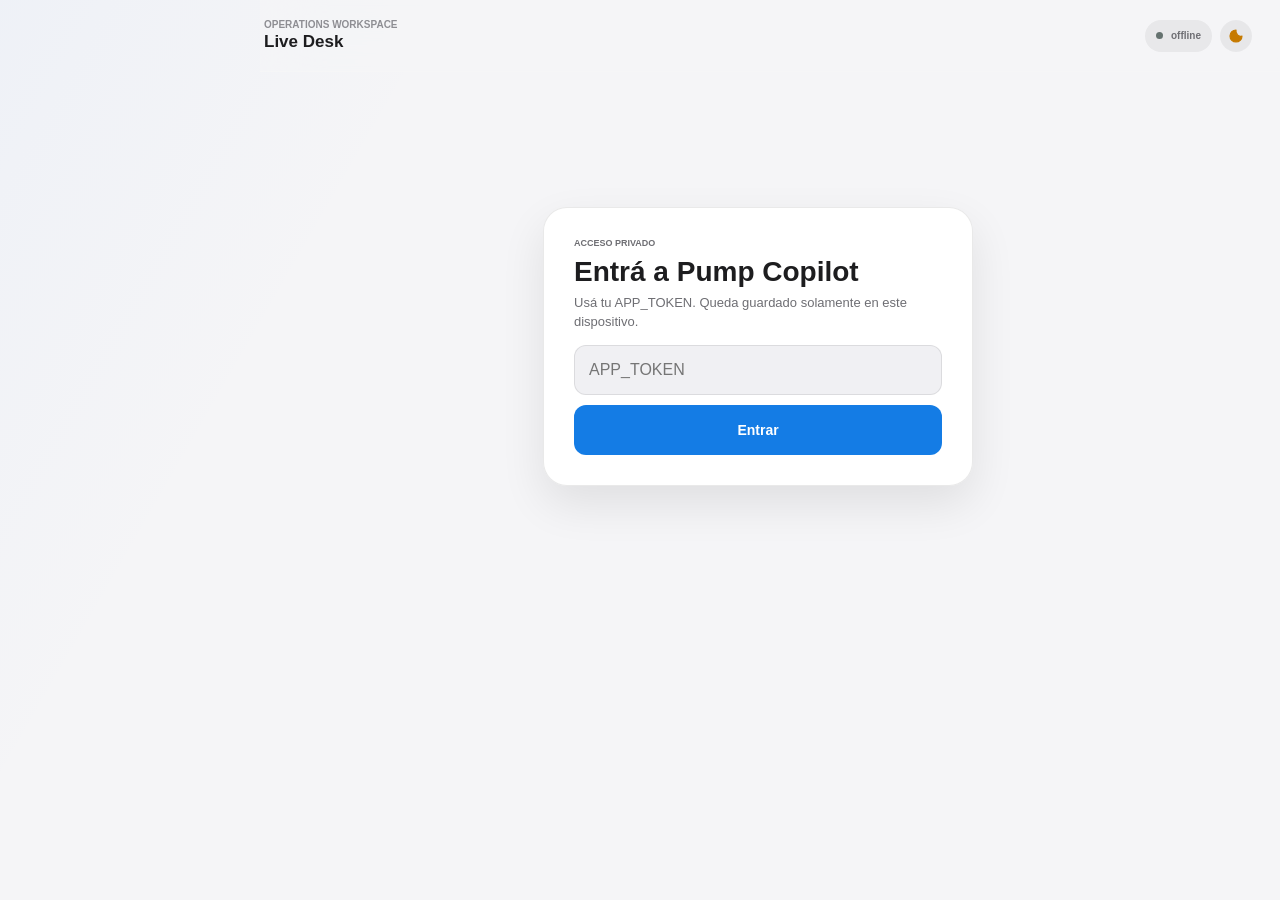
==== static/index.html @ f82cc7bb "Estimate checkpoint dataset readiness" ====
<!doctype html>
<html lang="es">
<head>
  <meta charset="utf-8">
  <meta name="viewport" content="width=device-width,initial-scale=1,maximum-scale=1,user-scalable=no,viewport-fit=cover">
  <meta name="apple-mobile-web-app-capable" content="yes">
  <meta name="apple-mobile-web-app-status-bar-style" content="black-translucent">
  <meta name="theme-color" content="#0b0b0d">
  <link rel="icon" href="data:,">
  <link rel="manifest" href="/static/manifest.webmanifest">
  <script>
    document.documentElement.dataset.theme=localStorage.getItem("pump_theme")
      ||(matchMedia("(prefers-color-scheme: light)").matches?"light":"dark");
  </script>
  <title>Pump Copilot</title>

  <style>
    :root{
      font-family:-apple-system,BlinkMacSystemFont,"SF Pro Display",Inter,system-ui,sans-serif;
      --bg:#07100f;
      --surface:#0d1716;
      --surface-2:#101d1b;
      --surface-3:#13221f;
      --border:rgba(255,255,255,.075);
      --text:#f4f8f7;
      --muted:#8ea09c;
      --muted-2:#667773;
      --green:#61e9ae;
      --green-2:#35c88c;
      --red:#ff7485;
      --amber:#f7c95f;
      --blue:#7aa6ff;
      --shadow:0 22px 80px rgba(0,0,0,.32);
      --radius:22px;
    }

    *{box-sizing:border-box;-webkit-tap-highlight-color:transparent}
    [hidden]{display:none!important}
    html{background:var(--bg)}
    body{
      margin:0;
      color:var(--text);
      background:
        radial-gradient(circle at 50% -10%,rgba(97,233,174,.10),transparent 30%),
        radial-gradient(circle at 110% 10%,rgba(122,166,255,.07),transparent 24%),
        var(--bg);
      min-height:100vh;
    }

    .app-shell{
      width:min(100%,760px);
      min-height:100vh;
      margin:0 auto;
      padding:
        calc(10px + env(safe-area-inset-top))
        14px
        calc(112px + env(safe-area-inset-bottom));
    }

    header{
      position:sticky;
      top:0;
      z-index:20;
      margin:0 -2px;
      padding:10px 2px 16px;
      display:flex;
      align-items:center;
      justify-content:space-between;
      gap:12px;
      background:linear-gradient(to bottom,rgba(7,16,15,.985) 62%,rgba(7,16,15,0));
      backdrop-filter:blur(20px);
    }

    .brand{display:flex;align-items:center;gap:11px;min-width:0}
    .logo{
      width:38px;height:38px;border-radius:13px;
      display:grid;place-items:center;
      background:linear-gradient(145deg,rgba(97,233,174,.18),rgba(122,166,255,.12));
      border:1px solid rgba(255,255,255,.09);
      box-shadow:inset 0 1px rgba(255,255,255,.07);
      font-weight:950;font-size:11px;letter-spacing:-.04em;
    }
    .brand-copy{min-width:0}
    .eyebrow{
      color:var(--muted);font-size:9px;font-weight:800;
      letter-spacing:.13em;text-transform:uppercase;line-height:1.2
    }
    h1{margin:2px 0 0;font-size:20px;line-height:1.05;letter-spacing:-.04em}
    .status{
      display:inline-flex;align-items:center;gap:7px;
      min-height:31px;padding:7px 10px;border-radius:999px;
      border:1px solid var(--border);
      background:rgba(255,255,255,.04);
      color:#c8d4d1;font-size:10px;font-weight:800;
      text-transform:uppercase;letter-spacing:.04em;white-space:nowrap;
    }
    .dot{width:7px;height:7px;border-radius:50%;background:#65726f}
    .status.online .dot{
      background:var(--green);
      box-shadow:0 0 0 4px rgba(97,233,174,.08),0 0 14px rgba(97,233,174,.36);
    }
    .status.warning .dot{
      background:var(--amber);
      box-shadow:0 0 0 4px rgba(247,201,95,.08);
    }

    .page{display:none;animation:fadeIn .18s ease-out}
    .page.active{display:block}
    @keyframes fadeIn{from{opacity:0;transform:translateY(4px)}to{opacity:1;transform:none}}

    .page-heading{margin:8px 1px 16px}
    .page-heading h2{margin:0;font-size:27px;line-height:1.05;letter-spacing:-.045em}
    .page-heading p{margin:7px 0 0;color:var(--muted);font-size:12px;line-height:1.45}

    .card{
      border:1px solid var(--border);
      background:linear-gradient(180deg,rgba(16,29,27,.98),rgba(12,23,21,.98));
      border-radius:var(--radius);
      box-shadow:var(--shadow);
    }

    .hero{
      position:relative;overflow:hidden;padding:18px;
      background:
        radial-gradient(circle at 90% 0%,rgba(97,233,174,.13),transparent 30%),
        linear-gradient(145deg,rgba(17,34,31,.99),rgba(11,22,20,.99));
    }
    .hero::after{
      content:"";position:absolute;inset:auto -80px -100px auto;
      width:220px;height:220px;border-radius:50%;
      background:radial-gradient(circle,rgba(122,166,255,.08),transparent 66%);
      pointer-events:none;
    }
    .between{display:flex;align-items:center;justify-content:space-between;gap:12px}
    .hero-label{font-size:10px;color:var(--muted);font-weight:800;letter-spacing:.11em;text-transform:uppercase}
    .hero-pnl{font-size:38px;line-height:1;font-weight:950;letter-spacing:-.055em;margin-top:8px}
    .hero-sub{margin-top:8px;color:var(--muted);font-size:12px}
    .mode{
      padding:7px 9px;border-radius:999px;
      background:rgba(97,233,174,.07);
      border:1px solid rgba(97,233,174,.13);
      color:var(--green);font-size:9px;font-weight:900;letter-spacing:.08em;
    }

    .summary-grid{display:grid;grid-template-columns:repeat(3,1fr);gap:8px;margin-top:16px}
    .summary-cell{
      padding:11px;border-radius:15px;background:rgba(255,255,255,.035);
      border:1px solid rgba(255,255,255,.045);min-width:0
    }
    .summary-cell span{display:block;color:var(--muted);font-size:9px;font-weight:750;margin-bottom:6px}
    .summary-cell b{display:block;font-size:16px;line-height:1.1;letter-spacing:-.025em;white-space:nowrap;overflow:hidden;text-overflow:ellipsis}

    .section-head{
      display:flex;align-items:center;justify-content:space-between;
      gap:10px;margin:24px 2px 10px;
    }
    .section-head h3{margin:0;font-size:14px;letter-spacing:-.02em}
    .section-head span{color:var(--muted);font-size:10px}

    .position-card{padding:15px;margin:10px 0}
    .position-top{display:flex;justify-content:space-between;align-items:flex-start;gap:12px}
    .token-title{font-size:16px;font-weight:900;letter-spacing:-.025em}
    .token-sub{margin-top:3px;color:var(--muted);font-size:10px}
    .change{font-size:28px;line-height:1;font-weight:950;letter-spacing:-.045em;text-align:right}
    .status-row{display:flex;gap:6px;flex-wrap:wrap;margin-top:11px}
    .pill{
      display:inline-flex;align-items:center;justify-content:center;
      min-height:27px;padding:6px 9px;border-radius:999px;
      border:1px solid rgba(255,255,255,.055);
      background:rgba(255,255,255,.04);
      color:#c7d1ce;font-size:9px;font-weight:850;white-space:nowrap;
    }
    .pill.open,.pill.copy,.pill.profit{color:var(--green);background:rgba(97,233,174,.07);border-color:rgba(97,233,174,.14)}
    .pill.watch,.pill.hold{color:var(--amber);background:rgba(247,201,95,.07);border-color:rgba(247,201,95,.14)}
    .pill.closed,.pill.skip,.pill.sell{color:var(--red);background:rgba(255,116,133,.07);border-color:rgba(255,116,133,.14)}

    .pos-grid{display:grid;grid-template-columns:repeat(3,1fr);gap:7px;margin-top:13px}
    .mini{
      padding:10px;border-radius:14px;
      border:1px solid rgba(255,255,255,.045);
      background:rgba(255,255,255,.027);min-width:0
    }
    .mini span{display:block;color:var(--muted);font-size:9px;margin-bottom:5px}
    .mini b{display:block;font-size:14px;letter-spacing:-.025em;white-space:nowrap;overflow:hidden;text-overflow:ellipsis}

    .progress-meta{display:flex;justify-content:space-between;gap:10px;margin-top:13px;color:var(--muted);font-size:9px;font-weight:750}
    .progress{height:8px;border-radius:999px;background:rgba(255,255,255,.05);overflow:hidden;margin-top:7px}
    .progress > span{display:block;height:100%;border-radius:inherit;background:linear-gradient(90deg,var(--green-2),var(--green));transition:width .2s ease}
    .levels{display:grid;grid-template-columns:repeat(4,1fr);gap:6px;margin-top:10px}
    .level{padding:7px 4px;text-align:center;border-radius:10px;border:1px solid rgba(255,255,255,.04);background:rgba(255,255,255,.025);color:#7f908c;font-size:8px;font-weight:750}

    .signal-card{position:relative;padding:15px;margin:10px 0;overflow:hidden}
    .signal-card::before{
      content:"";position:absolute;left:0;top:14px;bottom:14px;width:3px;border-radius:999px;background:#667672
    }
    .signal-card.copy::before{background:var(--green)}
    .signal-card.watch::before{background:var(--amber)}
    .signal-card.skip::before{background:var(--red)}
    .signal-top{display:flex;justify-content:space-between;align-items:flex-start;gap:12px}
    .decision{font-size:18px;font-weight:950;letter-spacing:-.03em}
    .score{font-size:30px;line-height:.95;font-weight:950;letter-spacing:-.045em;text-align:right}
    .score small{display:block;margin-top:4px;color:var(--muted);font-size:8px;letter-spacing:.08em}
    .mint{font-family:ui-monospace,SFMono-Regular,Menlo,monospace;font-size:10px;color:#9cafaa;word-break:break-all}
    .signal-facts{
      display:grid;
      grid-template-columns:repeat(3,1fr);
      gap:0;
      margin-top:12px;
      padding:10px 0;
      border-top:1px solid var(--border);
      border-bottom:1px solid var(--border);
    }
    .signal-fact{min-width:0;padding:0 10px;border-right:1px solid var(--border)}
    .signal-fact:first-child{padding-left:0}
    .signal-fact:last-child{padding-right:0;border-right:0}
    .signal-fact span{display:block;margin-bottom:4px;color:var(--muted);font-size:8px;text-transform:uppercase}
    .signal-fact b{display:block;overflow:hidden;font-size:11px;text-overflow:ellipsis;white-space:nowrap}
    .reasons{display:grid;gap:6px;margin-top:11px}
    .reason{display:flex;gap:7px;color:#9caaa7;font-size:11px;line-height:1.35}
    .reason::before{content:"•";color:#5d706b}

    .activity-card,.trader-card{padding:14px;margin:9px 0}
    .activity-main{font-size:15px;font-weight:900;letter-spacing:-.02em}
    .activity-meta{margin-top:4px;color:var(--muted);font-size:9px}
    .wallet{margin-top:9px}

    .rank{
      width:29px;height:29px;border-radius:9px;display:grid;place-items:center;flex:0 0 auto;
      background:rgba(255,255,255,.045);border:1px solid rgba(255,255,255,.05);
      font-size:10px;font-weight:900;color:#bdc9c6
    }

    .positive{color:var(--green)}
    .negative{color:var(--red)}
    .warning{color:var(--amber)}
    .muted{color:var(--muted)}

    .empty{padding:30px 18px;text-align:center;color:var(--muted);font-size:12px;margin:10px 0;box-shadow:none}
    .empty-mark{width:40px;height:40px;border-radius:13px;display:grid;place-items:center;margin:0 auto 10px;border:1px solid var(--border);background:rgba(255,255,255,.03);color:#60716d}

    #login{margin-top:14vh;padding:20px}
    #login h2{font-size:23px;margin:7px 0 6px;letter-spacing:-.04em}
    #login p{margin:0;color:var(--muted);font-size:12px;line-height:1.45}
    input{
      width:100%;min-height:49px;margin:14px 0 10px;padding:0 14px;
      border-radius:14px;border:1px solid var(--border);outline:none;
      background:rgba(255,255,255,.04);color:#fff;font-size:14px;
    }
    input:focus{border-color:rgba(97,233,174,.34);box-shadow:0 0 0 3px rgba(97,233,174,.06)}
    button.primary{
      width:100%;min-height:49px;border:0;border-radius:14px;
      background:#eff6f3;color:#08110f;font-size:14px;font-weight:900;cursor:pointer
    }

    nav{
      position:fixed;z-index:30;left:50%;bottom:0;transform:translateX(-50%);
      width:min(100%,760px);display:grid;grid-template-columns:repeat(5,1fr);
      gap:2px;padding:8px 8px calc(8px + env(safe-area-inset-bottom));
      border-top:1px solid var(--border);background:rgba(7,15,14,.93);backdrop-filter:blur(22px);
    }
    nav button{
      position:relative;border:0;background:transparent;color:#677873;
      min-width:0;padding:6px 2px 5px;font-size:8px;font-weight:800;cursor:pointer
    }
    nav svg{display:block;width:20px;height:20px;margin:0 auto 4px;stroke:currentColor;fill:none;stroke-width:1.8;stroke-linecap:round;stroke-linejoin:round}
    nav button.active{color:#eff7f4}

    @media(max-width:430px){
      .app-shell{padding-left:12px;padding-right:12px}
      .hero-pnl{font-size:36px}
      .card{border-radius:20px}
      .summary-grid,.pos-grid{gap:6px}
      .summary-cell,.mini{padding:9px}
      .summary-cell b{font-size:15px}
      .mini b{font-size:13px}
    }
  
    /* ===== V4 · Native app feel ===== */
    html, body{
      width:100%;
      max-width:100%;
      overflow-x:hidden;
      overscroll-behavior:none;
      -webkit-text-size-adjust:100%;
    }

    body{
      position:relative;
      touch-action:pan-y;
    }

    button, .card, nav, header{
      -webkit-user-select:none;
      user-select:none;
    }

    button, nav button, .position-card, .signal-card{
      touch-action:manipulation;
    }

    img, svg{
      -webkit-user-drag:none;
    }

    .position-card{
      cursor:pointer;
      transition:transform .12s ease, border-color .12s ease;
    }

    .position-card:active{
      transform:scale(.992);
      border-color:rgba(97,233,174,.20);
    }

    /* ===== Token detail ===== */
    .detail-overlay{
      position:fixed;
      inset:0;
      z-index:80;
      display:none;
      background:var(--bg);
      overflow-y:auto;
      overscroll-behavior:contain;
      -webkit-overflow-scrolling:touch;
    }

    .detail-overlay.open{
      display:block;
      animation:detailIn .18s ease-out;
    }

    @keyframes detailIn{
      from{opacity:0;transform:translateY(10px)}
      to{opacity:1;transform:none}
    }

    .detail-shell{
      width:min(100%,760px);
      margin:0 auto;
      min-height:100vh;
      padding:
        calc(10px + env(safe-area-inset-top))
        14px
        calc(28px + env(safe-area-inset-bottom));
    }

    .detail-header{
      position:sticky;
      top:0;
      z-index:5;
      display:flex;
      align-items:center;
      justify-content:space-between;
      gap:12px;
      padding:8px 0 14px;
      background:linear-gradient(to bottom,rgba(7,16,15,.99) 70%,rgba(7,16,15,0));
      backdrop-filter:blur(20px);
    }

    .back-button{
      width:38px;
      height:38px;
      border-radius:12px;
      border:1px solid var(--border);
      background:rgba(255,255,255,.045);
      color:var(--text);
      display:grid;
      place-items:center;
      font-size:20px;
      cursor:pointer;
    }

    .detail-title{
      flex:1;
      min-width:0;
    }

    .detail-title b{
      display:block;
      font-size:15px;
      white-space:nowrap;
      overflow:hidden;
      text-overflow:ellipsis;
    }

    .detail-title span{
      display:block;
      color:var(--muted);
      font-size:9px;
      margin-top:2px;
    }

    .chart-card{
      margin-top:10px;
      padding:15px;
      overflow:hidden;
    }

    .chart-head{
      display:flex;
      align-items:flex-end;
      justify-content:space-between;
      gap:12px;
      margin-bottom:13px;
    }

    .chart-price{
      font-size:30px;
      line-height:1;
      font-weight:950;
      letter-spacing:-.045em;
    }

    .chart-wrap{
  width:100%;
  height:auto;
  aspect-ratio: 7 / 3;
  min-height:240px;
  margin:0 -4px;
  position:relative;
}

@media (max-width:600px){

  .chart-wrap{
    aspect-ratio: 1.65 / 1;
    min-height:260px;
  }

}

    .chart-wrap svg{
      width:100%;
      height:100%;
      overflow:visible;
    }

    .chart-timeframes{
  display:flex;
  align-items:center;
  gap:7px;
  margin-top:12px;
}

.chart-timeframes button{
  border:1px solid rgba(255,255,255,.08);
  background:rgba(255,255,255,.035);
  color:#93a49f;
  min-width:48px;
  height:34px;
  padding:0 12px;
  border-radius:17px;
  font-size:12px;
  font-weight:800;
  cursor:pointer;
}

.chart-timeframes button.active{
  background:rgba(97,233,174,.12);
  border-color:rgba(97,233,174,.28);
  color:#61e9ae;
}

    .chart-grid-line{
      stroke:rgba(255,255,255,.055);
      stroke-width:1;
    }

    .chart-line{
      fill:none;
      stroke:var(--green);
      stroke-width:2.5;
      stroke-linecap:round;
      stroke-linejoin:round;
      filter:drop-shadow(0 0 7px rgba(97,233,174,.20));
    }

    .chart-area{
      fill:url(#chartGradient);
    }

    .chart-empty{
      height:190px;
      display:grid;
      place-items:center;
      color:var(--muted);
      font-size:11px;
      text-align:center;
    }

    .insight-card{
      padding:16px;
      margin-top:10px;
      background:
        radial-gradient(circle at 100% 0%,rgba(97,233,174,.08),transparent 30%),
        linear-gradient(180deg,rgba(16,29,27,.98),rgba(12,23,21,.98));
    }

    .agent-row{
      display:flex;
      align-items:center;
      gap:10px;
    }

    .agent-icon{
      width:35px;
      height:35px;
      border-radius:12px;
      display:grid;
      place-items:center;
      background:rgba(97,233,174,.08);
      border:1px solid rgba(97,233,174,.13);
      color:var(--green);
      font-weight:950;
      font-size:11px;
      flex:0 0 auto;
    }

    .insight-action{
      font-size:22px;
      font-weight:950;
      letter-spacing:-.035em;
      margin-top:14px;
    }

    .confidence{
      margin-top:5px;
      color:var(--muted);
      font-size:10px;
    }

    .insight-copy{
      margin-top:12px;
      color:#c0cdca;
      font-size:12px;
      line-height:1.55;
    }

    .plain-reasons{
      display:grid;
      gap:8px;
      margin-top:13px;
    }

    .plain-reason{
      display:flex;
      gap:8px;
      color:#9fb0ac;
      font-size:11px;
      line-height:1.4;
    }

    .plain-reason::before{
      content:"";
      width:5px;
      height:5px;
      margin-top:5px;
      flex:0 0 auto;
      border-radius:50%;
      background:var(--green);
    }

    .market-read{
      display:grid;
      grid-template-columns:repeat(2,1fr);
      gap:8px;
      margin-top:10px;
    }

    .read-card{
      padding:12px;
      border-radius:15px;
      border:1px solid rgba(255,255,255,.05);
      background:rgba(255,255,255,.03);
    }

    .read-card span{
      display:block;
      color:var(--muted);
      font-size:9px;
      margin-bottom:6px;
    }

    .read-card b{
      font-size:14px;
      letter-spacing:-.02em;
    }

    .pressure{
      margin-top:12px;
    }

    .pressure-label{
      display:flex;
      justify-content:space-between;
      color:var(--muted);
      font-size:9px;
      margin-bottom:7px;
    }

    .pressure-bar{
      height:8px;
      border-radius:999px;
      overflow:hidden;
      background:rgba(255,116,133,.20);
    }

    .pressure-bar span{
      display:block;
      height:100%;
      background:var(--green);
      border-radius:999px;
      transition:width .2s ease;
    }

    .tap-hint{
      margin-top:9px;
      color:var(--muted-2);
      font-size:8px;
      text-align:right;
      letter-spacing:.03em;
    }

      /* ===== V5 · Operations console ===== */
    :root{
      --bg:#090d0e;
      --surface:#111718;
      --surface-2:#151d1e;
      --surface-3:#1a2324;
      --border:rgba(220,235,231,.11);
      --text:#eef5f3;
      --muted:#92a19e;
      --muted-2:#657471;
      --green:#4de0a3;
      --green-2:#27bd83;
      --red:#ff6b76;
      --amber:#f4bd50;
      --blue:#73a7ff;
      --shadow:none;
      --radius:8px;
    }

    *{
      letter-spacing:0!important;
    }

    body{
      background:var(--bg);
    }

    .app-shell{
      width:min(100%,860px);
      padding:
        8px
        14px
        calc(92px + env(safe-area-inset-bottom));
    }

    header{
      top:0;
      margin:0 -14px;
      padding:
        calc(9px + env(safe-area-inset-top))
        14px 12px;
      background:rgba(9,13,14,.96);
      border-bottom:1px solid var(--border);
      backdrop-filter:blur(16px);
    }

    .logo{
      width:36px;
      height:36px;
      border-radius:6px;
      background:#142120;
      box-shadow:none;
      font-size:11px;
    }

    .eyebrow{
      font-size:9px;
    }

    h1{
      font-size:19px;
    }

    .status{
      min-height:29px;
      padding:6px 9px;
      font-size:9px;
    }

    .page-heading{
      margin:18px 0 12px;
    }

    .page-heading h2{
      font-size:24px;
    }

    .page-heading p{
      margin-top:5px;
      font-size:11px;
    }

    .system-strip{
      position:relative;
      display:grid;
      grid-template-columns:1.1fr .8fr 1fr 1fr;
      margin:0 0 12px;
      padding:11px 0 14px;
      border-top:1px solid var(--border);
      border-bottom:1px solid var(--border);
    }

    .system-metric{
      min-width:0;
      padding:0 11px;
      border-right:1px solid var(--border);
    }

    .system-metric:first-child{
      padding-left:0;
    }

    .system-metric:last-of-type{
      padding-right:0;
      border-right:0;
    }

    .system-metric span{
      display:block;
      margin-bottom:4px;
      color:var(--muted);
      font-size:8px;
      font-weight:750;
      text-transform:uppercase;
    }

    .system-metric b{
      display:block;
      overflow:hidden;
      color:var(--text);
      font-size:12px;
      text-overflow:ellipsis;
      white-space:nowrap;
    }

    .system-metric b.healthy{color:var(--green)}
    .system-metric b.degraded{color:var(--amber)}
    .system-metric b.offline{color:var(--red)}

    .system-progress{
      position:absolute;
      right:0;
      bottom:-1px;
      left:0;
      height:2px;
      overflow:hidden;
      background:rgba(255,255,255,.04);
    }

    .system-progress span{
      display:block;
      width:0;
      height:100%;
      background:var(--blue);
      transition:width .25s ease;
    }

    .shadow-card{
      margin:0 0 14px;
      padding:14px;
      border:1px solid var(--border);
      border-radius:var(--radius);
      background:var(--surface);
    }

    .shadow-head{
      display:flex;
      align-items:center;
      justify-content:space-between;
      gap:12px;
      margin-bottom:12px;
    }

    .shadow-head > div:first-child{min-width:0}

    .shadow-title{
      color:var(--text);
      font-size:12px;
      font-weight:800;
    }

    .shadow-version{
      overflow:hidden;
      margin-top:3px;
      color:var(--muted-2);
      font-family:ui-monospace,SFMono-Regular,Menlo,monospace;
      font-size:9px;
      text-overflow:ellipsis;
      white-space:nowrap;
    }

    .shadow-state{
      color:var(--amber);
      font-size:9px;
      font-weight:800;
      text-transform:uppercase;
    }

    .shadow-state.ready{color:var(--green)}

    .shadow-grid{
      display:grid;
      grid-template-columns:repeat(4,1fr);
      gap:8px;
    }

    .shadow-metric{
      min-width:0;
      padding:9px;
      border:1px solid rgba(220,235,231,.07);
      border-radius:6px;
      background:var(--surface-2);
    }

    .shadow-metric span{
      display:block;
      margin-bottom:4px;
      color:var(--muted);
      font-size:9px;
    }

    .shadow-metric b{
      display:block;
      overflow:hidden;
      color:var(--text);
      font-size:14px;
      text-overflow:ellipsis;
      white-space:nowrap;
    }

    .shadow-metric small{
      display:block;
      margin-top:2px;
      color:var(--muted-2);
      font-size:8px;
    }

    .checkpoint-note{
      margin-top:10px;
      color:var(--muted);
      font-size:9px;
      line-height:1.5;
    }

    .shadow-matrix{
      display:flex;
      gap:12px;
      margin-top:10px;
      color:var(--muted);
      font-size:9px;
    }

    .shadow-matrix b{color:var(--text)}

    .shadow-versus{
      display:grid;
      grid-template-columns:minmax(72px,1fr) repeat(3,minmax(0,1fr));
      gap:6px 10px;
      margin-top:12px;
      padding-top:10px;
      border-top:1px solid var(--border);
      font-size:9px;
    }

    .shadow-versus span{color:var(--muted)}

    .shadow-versus b{
      overflow:hidden;
      color:var(--text);
      text-overflow:ellipsis;
      white-space:nowrap;
    }

    .shadow-versus .positive{color:var(--green)}

    .control-bar{
      display:flex;
      align-items:center;
      justify-content:space-between;
      gap:8px;
      margin:0 0 10px;
    }

    .segment{
      display:flex;
      min-width:0;
      padding:3px;
      border:1px solid var(--border);
      background:var(--surface);
    }

    .segment button{
      min-height:31px;
      padding:6px 10px;
      border:0;
      border-radius:4px;
      background:transparent;
      color:var(--muted);
      font:inherit;
      font-size:9px;
      font-weight:800;
      cursor:pointer;
    }

    .segment button.active{
      background:rgba(255,255,255,.075);
      color:var(--text);
    }

    .filter-select{
      min-width:0;
      min-height:39px;
      padding:0 30px 0 10px;
      border:1px solid var(--border);
      border-radius:4px;
      background:var(--surface);
      color:var(--text);
      font:inherit;
      font-size:10px;
      font-weight:750;
    }

    .list-count{
      color:var(--muted);
      font-size:9px;
      white-space:nowrap;
    }

    .card{
      border-color:var(--border);
      border-radius:var(--radius);
      background:var(--surface);
      box-shadow:none;
    }

    .hero{
      padding:14px;
      background:var(--surface);
    }

    .hero::after{
      display:none;
    }

    .hero-pnl{
      margin-top:6px;
      font-size:32px;
    }

    .hero-sub{
      margin-top:6px;
      font-size:10px;
    }

    .mode{
      padding:6px 8px;
      border-radius:4px;
    }

    .summary-grid{
      gap:0;
      margin-top:14px;
      padding-top:12px;
      border-top:1px solid var(--border);
    }

    .summary-cell{
      padding:0 10px;
      border:0;
      border-right:1px solid var(--border);
      border-radius:0;
      background:transparent;
    }

    .summary-cell:first-child{
      padding-left:0;
    }

    .summary-cell:last-child{
      padding-right:0;
      border-right:0;
    }

    .summary-cell span{
      margin-bottom:4px;
      font-size:8px;
    }

    .summary-cell b{
      font-size:15px;
    }

    .section-head{
      margin:18px 1px 8px;
    }

    .section-head h3{
      font-size:13px;
    }

    .position-card,
    .signal-card,
    .activity-card,
    .trader-card{
      margin:7px 0;
      padding:13px;
    }

    .signal-card::before{
      top:11px;
      bottom:11px;
      width:2px;
    }

    .pill{
      min-height:24px;
      padding:5px 7px;
      border-radius:4px;
      font-size:8px;
    }

    .decision{
      font-size:17px;
    }

    .score{
      font-size:27px;
    }

    .mini,
    .read-card{
      padding:9px;
      border-radius:6px;
      background:var(--surface-2);
    }

    .progress,
    .pressure-bar{
      border-radius:2px;
    }

    .progress > span{
      border-radius:0;
      background:var(--green);
    }

    .level{
      border-radius:4px;
    }

    .empty{
      margin:7px 0;
      padding:20px 14px;
      border-style:dashed;
      background:transparent;
    }

    #homePositions .empty{
      padding:16px 12px;
    }

    .empty-mark{
      width:30px;
      height:30px;
      margin-bottom:8px;
      border-radius:6px;
    }

    #login{
      width:min(100%,430px);
      margin:14vh auto 0;
      padding:18px;
    }

    input,
    button.primary{
      border-radius:6px;
    }

    nav{
      width:min(100%,860px);
      gap:4px;
      padding:7px 8px calc(7px + env(safe-area-inset-bottom));
      background:rgba(9,13,14,.96);
    }

    nav button{
      min-height:48px;
      border-radius:6px;
    }

    nav button.active{
      color:var(--text);
      background:rgba(255,255,255,.055);
    }

    .detail-shell{
      width:min(100%,860px);
    }

    .detail-header{
      background:rgba(9,13,14,.96);
      border-bottom:1px solid var(--border);
    }

    .back-button,
    .agent-icon{
      border-radius:6px;
    }

    .chart-card,
    .insight-card{
      background:var(--surface);
    }

    .chart-line{
      filter:none;
    }

    button:focus-visible,
    input:focus-visible,
    .position-card:focus-visible{
      outline:2px solid var(--blue);
      outline-offset:2px;
    }

    @media(max-width:430px){
      .app-shell{
        padding-right:12px;
        padding-left:12px;
      }

      header{
        margin-right:-12px;
        margin-left:-12px;
        padding-right:12px;
        padding-left:12px;
      }

      .card{
        border-radius:8px;
      }

      .shadow-grid{
        grid-template-columns:repeat(2,1fr);
      }

      .hero-pnl{
        font-size:30px;
      }

      .system-metric{
        padding:0 8px;
      }

      .system-metric b{
        font-size:11px;
      }

      .system-strip{
        grid-template-columns:repeat(2,1fr);
        row-gap:12px;
      }

      .system-metric:nth-child(2){border-right:0}
      .system-metric:nth-child(3){padding-left:0}

      .control-bar{
        align-items:stretch;
        flex-direction:column;
      }

      .segment{display:grid;grid-template-columns:repeat(3,1fr)}
      .filter-select{width:100%}
    }

    @media(prefers-reduced-motion:reduce){
      *,
      *::before,
      *::after{
        scroll-behavior:auto!important;
        animation-duration:.01ms!important;
        transition-duration:.01ms!important;
      }
    }
</style>
  <link rel="stylesheet" href="/static/app-v6.css">
</head>

<body>
<div class="app-shell">

  <header>
    <div class="brand mobile-brand">
      <div class="logo">PC</div>
      <div class="brand-copy">
        <div class="eyebrow">Private Beta</div>
        <h1>Pump Copilot</h1>
      </div>
    </div>

    <div class="desktop-header-title">
      <span>Operations workspace</span>
      <b>Live Desk</b>
    </div>

    <div class="header-actions">
      <div id="statusChip" class="status">
        <span class="dot"></span>
        <span id="status">offline</span>
      </div>
      <button id="themeToggle" class="theme-toggle" type="button" onclick="toggleTheme()" aria-label="Cambiar apariencia" title="Cambiar apariencia">
        <svg viewBox="0 0 24 24" aria-hidden="true"><path d="M12 3a9 9 0 1 0 9 9c-5 2-10-3-9-9Z"/></svg>
      </button>
    </div>
  </header>

  <form id="login" class="card" onsubmit="saveToken(); return false;">
    <div class="eyebrow">Acceso privado</div>
    <h2>Entrá a Pump Copilot</h2>
    <p>Usá tu APP_TOKEN. Queda guardado solamente en este dispositivo.</p>
    <input id="token" type="password" placeholder="APP_TOKEN" aria-label="APP_TOKEN" autocomplete="off">
    <button class="primary" type="submit">Entrar</button>
  </form>

  <main id="app" hidden>

    <section id="homePage" class="page active">
      <div class="page-heading">
        <h2>Panel</h2>
        <p>Señales, posiciones y salud del sistema.</p>
      </div>

      <div class="system-strip" aria-label="Estado del sistema">
        <div class="system-metric">
          <span>Flujo</span>
          <b id="streamReadout">Comprobando</b>
        </div>
        <div class="system-metric">
          <span>Latencia</span>
          <b id="latencyReadout">—</b>
        </div>
        <div class="system-metric">
          <span>Última señal</span>
          <b id="signalReadout">—</b>
        </div>
        <div class="system-metric">
          <span>Dataset</span>
          <b id="datasetReadout">0 / 300</b>
        </div>
        <div class="system-progress" aria-hidden="true">
          <span id="datasetProgress"></span>
        </div>
      </div>

      <div class="card hero">
        <div class="between">
          <div>
            <div class="hero-label">PnL Paper estimado · bruto</div>
            <div id="heroPnl" class="hero-pnl">$0.00</div>
            <div id="heroSub" class="hero-sub">0 posiciones abiertas</div>
          </div>
          <span class="mode">SIMULACIÓN · PAPER</span>
        </div>

        <div id="summaryGrid" class="summary-grid"></div>
      </div>

      <div class="section-head signal-section-head">
        <h3>Última señal</h3>
        <span>agente</span>
      </div>
      <div id="homeSignal"></div>

      <div class="section-head positions-section-head">
        <h3>Posiciones abiertas</h3>
        <span id="openCaption">0 abiertas</span>
      </div>
      <div id="homePositions"></div>

      <section id="shadowPanel" class="shadow-card" aria-label="Estado del modelo shadow"></section>
      <section id="checkpointPanel" class="shadow-card" aria-label="Progreso del dataset on-chain"></section>
    </section>
    <section id="signalsPage" class="page">
      <div class="page-heading">
        <h2>Señales</h2>
        <p>Decisiones del agente: COPY, WATCH o SKIP.</p>
      </div>
      <div class="control-bar" aria-label="Filtros de señales">
        <div id="signalDecisionFilter" class="segment">
          <button class="active" type="button" data-filter="all" onclick="setSignalDecisionFilter('all')">TODAS</button>
          <button type="button" data-filter="watch" onclick="setSignalDecisionFilter('watch')">WATCH</button>
          <button type="button" data-filter="skip" onclick="setSignalDecisionFilter('skip')">SKIP</button>
        </div>
        <select id="signalTraderFilter" class="filter-select" aria-label="Filtrar señales por trader" onchange="setSignalTraderFilter(this.value)">
          <option value="all">Todos los traders</option>
        </select>
      </div>
      <div id="signalCount" class="list-count"></div>
      <div id="signalList"></div>
    </section>

    <section id="paperPage" class="page">
      <div class="page-heading">
        <h2>Posiciones</h2>
        <p>Simulación por market cap; PnL bruto sin comisiones ni deslizamiento.</p>
      </div>
      <div id="paperList"></div>
    </section>

    <section id="activityPage" class="page">
      <div class="page-heading">
        <h2>Actividad</h2>
        <p>Compras y ventas detectadas en las wallets vigiladas.</p>
      </div>
      <div class="control-bar" aria-label="Filtros de actividad">
        <div id="tradeSideFilter" class="segment">
          <button class="active" type="button" data-filter="all" onclick="setTradeSideFilter('all')">TODO</button>
          <button type="button" data-filter="buy" onclick="setTradeSideFilter('buy')">COMPRAS</button>
          <button type="button" data-filter="sell" onclick="setTradeSideFilter('sell')">VENTAS</button>
        </div>
        <select id="tradeTraderFilter" class="filter-select" aria-label="Filtrar actividad por trader" onchange="setTradeTraderFilter(this.value)">
          <option value="all">Todos los traders</option>
        </select>
      </div>
      <div id="tradeCount" class="list-count"></div>
      <div id="tradeList"></div>
    </section>

    <section id="tradersPage" class="page">
      <div class="page-heading">
        <h2>Traders</h2>
        <p>Actividad acumulada de las wallets monitoreadas.</p>
      </div>
      <div id="traderList"></div>
    </section>

  </main>
</div>

<nav id="bottomNav" hidden>
  <div class="nav-brand" aria-hidden="true">
    <div class="logo">PC</div>
    <div>
      <span>Private Beta</span>
      <b>Pump Copilot</b>
    </div>
  </div>
  <div class="nav-label">Workspace</div>
  <button id="navHome" class="active" onclick="showPage('home')">
    <svg viewBox="0 0 24 24"><path d="M3 11.5 12 4l9 7.5"/><path d="M5.5 10.5V20h13v-9.5"/></svg>
    Inicio
  </button>
  <button id="navSignals" onclick="showPage('signals')">
    <svg viewBox="0 0 24 24"><path d="M4 17l4-4 3 3 6-7"/><path d="M14 9h3v3"/></svg>
    Señales
  </button>
  <button id="navPaper" onclick="showPage('paper')">
    <svg viewBox="0 0 24 24"><path d="M4 19V9"/><path d="M10 19V5"/><path d="M16 19v-7"/><path d="M22 19H2"/></svg>
    Posiciones
  </button>
  <button id="navActivity" onclick="showPage('activity')">
    <svg viewBox="0 0 24 24"><path d="M3 12h4l2-5 4 10 2-5h6"/></svg>
    Actividad
  </button>
  <button id="navTraders" onclick="showPage('traders')">
    <svg viewBox="0 0 24 24"><circle cx="8" cy="8" r="3"/><circle cx="17" cy="9" r="2.5"/><path d="M2.5 20c.7-4 3-6 5.5-6s4.8 2 5.5 6"/><path d="M14 15c3.4-.4 5.8 1.2 7 4"/></svg>
    Traders
  </button>
  <div class="nav-foot" aria-hidden="true">
    <span class="nav-foot-dot"></span>
    <div><b>Paper mode</b><small>Capital protegido</small></div>
  </div>
</nav>

  <div id="tokenDetail" class="detail-overlay" aria-hidden="true">
    <div class="detail-shell">
      <div class="detail-header">
        <button class="back-button" onclick="closeTokenDetail()" aria-label="Volver">‹</button>
        <div class="detail-title">
          <b id="detailTrader">Token</b>
          <span id="detailMint">—</span>
        </div>
        <span id="detailStatus" class="pill open">OPEN</span>
      </div>

      <div id="detailContent"></div>
    </div>
  </div>


<script>
let TOKEN = localStorage.getItem("pump_token") || "";
let LAST_PAPER = [];
let LAST_SIGNALS = [];
let LAST_TRADES = [];
let DETAIL_TIMEFRAME = "all";
let SIGNAL_DECISION_FILTER = "all";
let SIGNAL_TRADER_FILTER = "all";
let TRADE_SIDE_FILTER = "all";
let TRADE_TRADER_FILTER = "all";

function syncThemeControl(){
  const light=document.documentElement.dataset.theme==="light";
  const button=document.getElementById("themeToggle");
  const themeColor=document.querySelector('meta[name="theme-color"]');
  if(themeColor) themeColor.content=light?"#f5f5f7":"#0b0b0d";
  if(!button) return;
  button.classList.toggle("light",light);
  button.title=light?"Usar apariencia oscura":"Usar apariencia clara";
  button.setAttribute("aria-label",button.title);
}

function toggleTheme(){
  const next=document.documentElement.dataset.theme==="light"?"dark":"light";
  document.documentElement.dataset.theme=next;
  localStorage.setItem("pump_theme",next);
  syncThemeControl();
}

const systemTheme=matchMedia("(prefers-color-scheme: light)");
systemTheme.addEventListener?.("change",event=>{
  if(localStorage.getItem("pump_theme")) return;
  document.documentElement.dataset.theme=event.matches?"light":"dark";
  syncThemeControl();
});

function esc(v){
  return String(v ?? "")
    .replaceAll("&","&amp;")
    .replaceAll("<","&lt;")
    .replaceAll(">","&gt;")
    .replaceAll('"',"&quot;")
    .replaceAll("'","&#039;");
}

function shortMint(v){
  const s = String(v || "");
  return s.length > 18 ? `${s.slice(0,8)}…${s.slice(-6)}` : s;
}

function money(v){
  const n = Number(v || 0);
  return `${n < 0 ? "-" : ""}$${Math.abs(n).toFixed(2)}`;
}

function cls(v){ return Number(v || 0) >= 0 ? "positive" : "negative"; }

function ago(ts){
  const sec = Math.max(0,Math.floor(Date.now()/1000 - Number(ts || 0)));
  if(sec < 60) return `${sec}s`;
  if(sec < 3600) return `${Math.floor(sec/60)}m`;
  if(sec < 86400) return `${Math.floor(sec/3600)}h`;
  return `${Math.floor(sec/86400)}d`;
}

function setSegmentState(id,value){
  document.querySelectorAll(`#${id} button`).forEach(button=>{
    button.classList.toggle("active",button.dataset.filter===value);
  });
}

function setSignalDecisionFilter(value){
  SIGNAL_DECISION_FILTER=value;
  setSegmentState("signalDecisionFilter",value);
  renderSignals(LAST_SIGNALS);
}

function setSignalTraderFilter(value){
  SIGNAL_TRADER_FILTER=value;
  renderSignals(LAST_SIGNALS);
}

function setTradeSideFilter(value){
  TRADE_SIDE_FILTER=value;
  setSegmentState("tradeSideFilter",value);
  renderTrades(LAST_TRADES);
}

function setTradeTraderFilter(value){
  TRADE_TRADER_FILTER=value;
  renderTrades(LAST_TRADES);
}

function updateTraderFilter(id,items,currentValue){
  const select=document.getElementById(id);
  const names=[...new Set(items.map(item=>String(item.trader||"unknown")))].sort();
  select.innerHTML=`<option value="all">Todos los traders</option>${names.map(name=>
    `<option value="${esc(name)}">@${esc(name)}</option>`
  ).join("")}`;
  select.value=names.includes(currentValue)?currentValue:"all";
  return select.value;
}

function saveToken(){
  TOKEN = document.getElementById("token").value.trim();
  localStorage.setItem("pump_token",TOKEN);
  refresh();
}

async function api(path,options={}){
  options.headers = {...(options.headers||{}),"X-App-Token":TOKEN};
  const r = await fetch(path,options);
  if(!r.ok) throw new Error(`HTTP ${r.status}`);
  return r.json();
}

function showPage(page){
  document.querySelectorAll(".page").forEach(x=>x.classList.remove("active"));
  document.querySelectorAll("nav button").forEach(x=>x.classList.remove("active"));
  const map={
    home:["homePage","navHome"],
    signals:["signalsPage","navSignals"],
    paper:["paperPage","navPaper"],
    activity:["activityPage","navActivity"],
    traders:["tradersPage","navTraders"]
  };
  const t=map[page]||map.home;
  document.getElementById(t[0]).classList.add("active");
  document.getElementById(t[1]).classList.add("active");
  window.scrollTo({top:0,behavior:"smooth"});
}

function actionPill(action){
  const a=String(action||"HOLD").toUpperCase();
  if(a.includes("TAKE PROFIT")) return "profit";
  if(a.includes("STOP")||a.includes("EXIT")||a.includes("SELL")) return "sell";
  return "hold";
}

function positionCard(p){
  const pnl=Number(p.pnl_usd||0);
  const realized=Number(p.realized_pnl_usd||0);
  const unrealized=Number(p.unrealized_pnl_usd||0);
  const remaining=Math.max(0,Math.min(100,Number(p.remaining_pct||0)*100));
  const entry=Number(p.entry_mc||0);
  const current=Number(p.current_mc||0);
  const change=entry>0 && current>0 ? ((current/entry)-1)*100 : 0;
  const status=String(p.status||"open").toUpperCase();
  const action=String(p.last_action||"HOLD").toUpperCase();

  return `
    <div class="card position-card" role="button" tabindex="0" onclick="openTokenDetail('${esc(p.mint)}')" onkeydown="if(event.key==='Enter'||event.key===' '){event.preventDefault();openTokenDetail('${esc(p.mint)}')}">
      <div class="position-top">
        <div>
          <div class="token-title">@${esc(p.origin_trader||"unknown")}</div>
          <div class="token-sub">${esc(shortMint(p.mint))}</div>
        </div>
        <div class="change ${change>=0?"positive":"negative"}">
          ${change>=0?"+":""}${change.toFixed(1)}%
        </div>
      </div>

      <div class="status-row">
        <span class="pill ${status==="OPEN"?"open":"closed"}">${esc(status)}</span>
        <span class="pill ${actionPill(action)}">${esc(action)}</span>
        <span class="pill">${remaining.toFixed(0)}% restante</span>
      </div>

      <div class="pos-grid">
        <div class="mini">
          <span>Entrada MC</span>
          <b>${entry.toFixed(2)}</b>
        </div>
        <div class="mini">
          <span>MC actual</span>
          <b>${current.toFixed(2)}</b>
        </div>
        <div class="mini">
          <span>PnL estimado</span>
          <b class="${cls(pnl)}">${money(pnl)}</b>
        </div>
      </div>

      <div class="progress-meta">
        <span>Posición abierta</span>
        <span>${remaining.toFixed(0)}%</span>
      </div>
      <div class="progress"><span style="width:${remaining}%"></span></div>

      <div class="levels">
        <div class="level">TP1<br>+25%</div>
        <div class="level">TP2<br>+50%</div>
        <div class="level">TP3<br>+100%</div>
        <div class="level">SL<br>-20%</div>
      </div>

      <div class="pos-grid" style="grid-template-columns:repeat(2,1fr);">
        <div class="mini">
          <span>Cerrado (simulado)</span>
          <b class="${cls(realized)}">${money(realized)}</b>
        </div>
        <div class="mini">
          <span>Abierto (estimado)</span>
          <b class="${cls(unrealized)}">${money(unrealized)}</b>
        </div>
      </div>

      ${p.exit_reason ? `<div class="activity-meta" style="margin-top:10px;">Salida: ${esc(p.exit_reason)}</div>` : ""}
      <div class="tap-hint">TOCÁ PARA VER ANÁLISIS →</div>
    </div>
  `;
}

function signalCard(s){
  const d=String(s.decision||"WATCH").toUpperCase();
  const dclass=d==="COPY"?"copy":d==="SKIP"?"skip":"watch";
  const textclass=d==="COPY"?"positive":d==="SKIP"?"negative":"warning";
  const reasons=Array.isArray(s.reasons)?s.reasons:[];
  const marketCap=Number(s.market_cap||0);
  const solAmount=Number(s.sol_amount||0);
  const outcomeKey=String(s.outcome_status||"pending").toLowerCase();
  const outcomeLabels={
    active:"EN CURSO",
    completed:"COMPLETADO",
    expired:"INCOMPLETO",
    pending:"PENDIENTE"
  };
  const outcome=outcomeLabels[outcomeKey]||outcomeKey.toUpperCase();

  return `
    <div class="card signal-card ${dclass}">
      <div class="signal-top">
        <div>
          <div class="status-row" style="margin-top:0;">
            <span class="pill">${s.source==="live"?"LIVE":"DEMO"}</span>
            <span class="pill">@${esc(s.trader||"unknown")}</span>
            <span class="pill">${ago(s.ts)}</span>
          </div>
          <div class="decision ${textclass}" style="margin-top:11px;">${esc(d)}</div>
        </div>
        <div class="score" style="--score:${Math.max(0,Math.min(100,Number(s.score||0)))}">
          ${Number(s.score||0)}
          <small>/ 100</small>
        </div>
      </div>

      <div class="mint" style="margin-top:10px;" title="${esc(s.mint)}">${esc(shortMint(s.mint))}</div>

      <div class="signal-facts">
        <div class="signal-fact"><span>Market cap</span><b>${marketCap>0?`${marketCap.toFixed(2)} SOL`:"—"}</b></div>
        <div class="signal-fact"><span>Tamaño</span><b>${solAmount>0?`${solAmount.toFixed(3)} SOL`:"—"}</b></div>
        <div class="signal-fact"><span>Resultado</span><b>${esc(outcome)}</b></div>
      </div>

      ${reasons.length?`
        <div class="reasons">
          ${reasons.map(r=>`<div class="reason">${esc(r)}</div>`).join("")}
        </div>`:""}
    </div>
  `;
}

function renderPaper(list){
  const el=document.getElementById("paperList");
  el.innerHTML=list.length?list.map(positionCard).join(""):`
    <div class="card empty"><div class="empty-mark">◌</div>No hay posiciones Paper todavía.</div>
  `;
}

function renderSignals(list){
  const el=document.getElementById("signalList");
  const filtered=list.filter(signal=>{
    const decision=String(signal.decision||"").toLowerCase();
    const trader=String(signal.trader||"unknown");
    return (SIGNAL_DECISION_FILTER==="all"||decision===SIGNAL_DECISION_FILTER)
      && (SIGNAL_TRADER_FILTER==="all"||trader===SIGNAL_TRADER_FILTER);
  });
  document.getElementById("signalCount").textContent=`${filtered.length} de ${list.length} señales`;
  el.innerHTML=filtered.length?filtered.map(signalCard).join(""):`
    <div class="card empty"><div class="empty-mark">◎</div>No hay señales con estos filtros.</div>
  `;
}

function renderTrades(list){
  const el=document.getElementById("tradeList");
  const filtered=list.filter(trade=>{
    const side=String(trade.side||"").toLowerCase();
    const normalizedSide=side.includes("buy")||side==="create"?"buy":"sell";
    const trader=String(trade.trader||"unknown");
    return (TRADE_SIDE_FILTER==="all"||normalizedSide===TRADE_SIDE_FILTER)
      && (TRADE_TRADER_FILTER==="all"||trader===TRADE_TRADER_FILTER);
  });
  document.getElementById("tradeCount").textContent=`${filtered.length} de ${list.length} eventos`;
  if(!filtered.length){
    el.innerHTML=`<div class="card empty"><div class="empty-mark">↕</div>No hay actividad con estos filtros.</div>`;
    return;
  }

  el.innerHTML=filtered.map(t=>{
    const side=String(t.side||"").toLowerCase();
    const buy=side.includes("buy")||side==="create";
    return `
      <div class="card activity-card">
        <div class="between">
          <div>
            <div class="activity-main ${buy?"positive":"negative"}">${esc(String(t.side||"").toUpperCase())}</div>
            <div class="activity-meta">@${esc(t.trader||"unknown")} · ${ago(t.ts)}</div>
          </div>
          <div style="text-align:right;">
            <div class="activity-main">${Number(t.sol||0).toFixed(3)} SOL</div>
            <div class="activity-meta">MC ${Number(t.market_cap_sol||0).toFixed(2)}</div>
          </div>
        </div>
        <div class="mint wallet" title="${esc(t.mint)}">${esc(shortMint(t.mint))}</div>
      </div>
    `;
  }).join("");
}

function renderTraders(list){
  const el=document.getElementById("traderList");

  if(!list.length){
    el.innerHTML=`<div class="card empty"><div class="empty-mark">◎</div>No hay datos todavía.</div>`;
    return;
  }

  const sorted=[...list].sort((a,b)=>{
    const activityDifference=
      Number(Boolean(b.active_last_24h))-
      Number(Boolean(a.active_last_24h));

    return activityDifference||
      Number(b.last_event_ts||0)-
      Number(a.last_event_ts||0);
  });

  el.innerHTML=sorted.map((t,i)=>{
    const active=Boolean(t.active_last_24h);
    const lastEvent=Number(t.last_event_ts||0);
    const lastEventLabel=lastEvent>0?ago(lastEvent):"sin eventos";

    return `
      <div class="card trader-card">
        <div class="between">
          <div style="display:flex;align-items:center;gap:10px;min-width:0;">
            <div class="rank">${i+1}</div>
            <div style="min-width:0;">
              <div class="token-title">@${esc(t.name)}</div>
              <div class="mint" style="margin-top:3px;" title="${esc(t.wallet)}">${esc(shortMint(t.wallet))}</div>
            </div>
          </div>
          <span class="pill ${active?"open":"watch"}">
            ${active?"ACTIVO 24H":"SIN ACTIVIDAD"}
          </span>
        </div>

        <div class="pos-grid">
          <div class="mini"><span>Eventos</span><b>${Number(t.events||0)}</b></div>
          <div class="mini"><span>Compras</span><b class="positive">${Number(t.buys||0)}</b></div>
          <div class="mini"><span>Ventas</span><b class="negative">${Number(t.sells||0)}</b></div>
          <div class="mini"><span>Evaluaciones</span><b>${Number(t.evaluations||0)}</b></div>
          <div class="mini"><span>Último evento</span><b>${esc(lastEventLabel)}</b></div>
          <div class="mini"><span>Calidad</span><b>${t.quality_rated ? Number(t.effective_quality ?? t.quality ?? 0) : esc(t.quality_label || "Sin calificar")}</b></div>
        </div>
      </div>
    `;
  }).join("");
}
function renderHome(paper,signals){
  const open=paper.filter(p=>String(p.status||"open").toLowerCase()==="open");
  const closed=paper.filter(p=>String(p.status||"").toLowerCase()==="closed");
  const wins=closed.filter(p=>Number(p.pnl_usd||0)>0).length;
  const winRate=closed.length?(wins/closed.length*100):0;
  const pnl=paper.reduce((sum,p)=>sum+Number(p.pnl_usd||0),0);

  document.getElementById("heroPnl").textContent=money(pnl);
  document.getElementById("heroPnl").className=`hero-pnl ${cls(pnl)}`;
  document.getElementById("heroSub").textContent=`${open.length} ${open.length===1?"posición abierta":"posiciones abiertas"}`;
  document.getElementById("openCaption").textContent=`${open.length} ${open.length===1?"abierta":"abiertas"}`;

  document.getElementById("summaryGrid").innerHTML=`
    <div class="summary-cell"><span>Operaciones</span><b>${paper.length}</b></div>
    <div class="summary-cell"><span>Win rate</span><b>${winRate.toFixed(0)}%</b></div>
    <div class="summary-cell"><span>Cerradas</span><b>${closed.length}</b></div>
  `;

  document.getElementById("homePositions").innerHTML=open.length
    ? open.slice(0,2).map(positionCard).join("")
    : `<div class="card empty"><div class="empty-mark">◌</div>No hay posiciones abiertas.</div>`;

  document.getElementById("homeSignal").innerHTML=signals.length
    ? signalCard(signals[0])
    : `<div class="card empty"><div class="empty-mark">◎</div>Esperando la próxima señal.</div>`;
}

function renderShadowStats(stats){
  const el=document.getElementById("shadowPanel");
  if(!stats){
    el.innerHTML=`<div class="shadow-head"><div><div class="shadow-title">Modelo shadow</div><div class="shadow-version">sin datos</div></div><div class="shadow-state">no disponible</div></div>`;
    return;
  }

  const loaded=Boolean(stats.model_loaded);
  const challengerLoaded=Boolean(stats.challenger_model_loaded);
  const comparison=stats.comparison||null;
  const paired=Number(comparison?.total||0);
  const completed=Number(comparison?.completed||0);
  const pending=Number(comparison?.pending||0);
  const agreement=comparison?.agreement_rate===null
    ?"—"
    :`${(Number(comparison?.agreement_rate||0)*100).toFixed(0)}%`;
  const incumbent=comparison?.incumbent_metrics||{};
  const challenger=comparison?.challenger_metrics||{};
  const pct=value=>value===null||value===undefined
    ?"—"
    :`${(Number(value)*100).toFixed(0)}%`;
  const incumbentVersion=String(stats.model_version||"sin modelo");
  const challengerVersion=String(
    stats.challenger_model_version||"sin candidato"
  );
  const state=!loaded
    ?"sin modelo"
    :!challengerLoaded
      ?"sin candidato"
      :paired
        ?"evaluando"
        :"esperando";

  el.innerHTML=`
    <div class="shadow-head">
      <div>
        <div class="shadow-title">Competencia shadow</div>
        <div class="shadow-version" title="${esc(incumbentVersion)} · ${esc(challengerVersion)}">${esc(incumbentVersion)} · ${esc(challengerVersion)}</div>
      </div>
      <div class="shadow-state ${loaded&&challengerLoaded?"ready":""}">${state}</div>
    </div>
    <div class="shadow-grid">
      <div class="shadow-metric"><span>Compartidas</span><b>${paired}</b></div>
      <div class="shadow-metric"><span>Pendientes</span><b>${pending}</b></div>
      <div class="shadow-metric"><span>Completadas</span><b>${completed}</b></div>
      <div class="shadow-metric"><span>Acuerdo</span><b>${agreement}</b></div>
    </div>
    <div class="shadow-versus">
      <span>Modelo</span><span>Precisión</span><span>Recall</span><span>Aciertos únicos</span>
      <b>Actual</b><b>${pct(incumbent.precision)}</b><b>${pct(incumbent.recall)}</b><b>${Number(comparison?.incumbent_only_correct||0)}</b>
      <b class="positive">Candidato</b><b>${pct(challenger.precision)}</b><b>${pct(challenger.recall)}</b><b>${Number(comparison?.challenger_only_correct||0)}</b>
    </div>
  `;
}


function renderCheckpointTrainingStats(stats){
  const el=document.getElementById("checkpointPanel");
  if(!stats){
    el.innerHTML=`<div class="shadow-head"><div><div class="shadow-title">Dataset on-chain</div><div class="shadow-version">sin datos</div></div><div class="shadow-state">no disponible</div></div>`;
    return;
  }

  const readiness=stats.readiness||{};
  const minimums=readiness.minimums||{};
  const progress=readiness.progress||{};
  const rate=stats.last_24h||{};
  const ready=Boolean(readiness.ready_for_diagnostic);
  const eta=readiness.estimated_days_at_last_24h_rate;
  const metric=(key,label)=>{
    const current=Number(stats[key]||0);
    const minimum=Number(minimums[key]||0);
    const percent=Math.round(Math.min(1,Number(progress[key]||0))*100);
    return `<div class="shadow-metric"><span>${label}</span><b>${percent}%</b><small>${current} / ${minimum}</small></div>`;
  };
  const remaining=[
    ["complete_rows","filas"],
    ["target_0","clase 0"],
    ["target_1","clase 1"],
    ["unique_traders","traders"]
  ].map(([key,label])=>{
    const missing=Math.max(0,Number(minimums[key]||0)-Number(stats[key]||0));
    return missing?`${missing} ${label}`:"";
  }).filter(Boolean);

  el.innerHTML=`
    <div class="shadow-head">
      <div>
        <div class="shadow-title">Dataset on-chain</div>
        <div class="shadow-version">checkpoints fijos · solo diagnóstico</div>
      </div>
      <div class="shadow-state ${ready?"ready":""}">${ready?"listo":"recolectando"}</div>
    </div>
    <div class="shadow-grid">
      ${metric("complete_rows","Filas")}
      ${metric("target_0","Clase 0")}
      ${metric("target_1","Clase 1")}
      ${metric("unique_traders","Traders")}
    </div>
    <div class="checkpoint-note">${ready
      ?"Listo para revisión diagnóstica."
      :`Faltan ${remaining.join(" · ")}. Ritmo 24 h: ${Number(rate.complete_rows||0)} filas${eta===null||eta===undefined?"":` · estimado ${Number(eta).toFixed(1)} días`}.`}</div>
  `;
}


function historyKey(mint){
  return `pump_mc_history_${mint}`;
}

function getHistory(mint){
  try{
    const data=JSON.parse(
      localStorage.getItem(
        historyKey(mint)
      ) || "[]"
    );

    return Array.isArray(data)
      ? data
      : [];

  }catch{
    return [];
  }
}


async function getBackendHistory(mint){

  try{

    const rows = await api(
      `/api/token-history/${encodeURIComponent(mint)}?limit=500`
    );

    if(Array.isArray(rows) && rows.length){

      return rows
        .map(row=>({
          t:Number(row.ts||0)*1000,
          v:Number(row.market_cap_sol||0),
          trader:String(row.trader||""),
          side:String(row.side||""),
          signature:String(row.signature||""),
          source:String(row.source||"backend")
        }))
        .filter(x=>x.t>0 && x.v>0);
    }

  }catch(err){

    console.warn(
      "[CHART] Backend history unavailable",
      err
    );
  }

  return getHistory(mint);
}

async function getPositionEvents(mint){

  try{

    const rows = await api(
      `/api/position-events/${encodeURIComponent(mint)}?limit=100`
    );

    if(!Array.isArray(rows)){
      return [];
    }

    return rows.map(row=>({

      t:Number(row.ts||0)*1000,

      type:String(
        row.event_type||""
      ),

      v:Number(
        row.market_cap_sol||0
      ),

      remaining:Number(
        row.remaining_pct||0
      ),

      realized:Number(
        row.realized_pnl_usd||0
      ),

      details:String(
        row.details||""
      )

    }));

  }catch(err){

    console.warn(
      "[CHART] Position events unavailable",
      err
    );

    return [];
  }
}

function recordMarketHistory(paper){
  const now=Date.now();

  paper.forEach(p=>{
    const mint=String(p.mint||"");
    const mc=Number(p.current_mc||0);

    if(!mint || mc<=0) return;

    const history=getHistory(mint);
    const last=history[history.length-1];

    if(!last || now-last.t>=4000){
      history.push({t:now,v:mc});

      while(history.length>180){
        history.shift();
      }

      localStorage.setItem(
        historyKey(mint),
        JSON.stringify(history)
      );
    }
  });
}

function filterHistoryByTime(history,timeframe){

  if(
    !Array.isArray(history)
    || !history.length
    || timeframe==="all"
  ){
    return history||[];
  }

  const now=Date.now();

  let minutes=0;

  if(timeframe==="1m"){
    minutes=1;
  }

  if(timeframe==="5m"){
    minutes=5;
  }

  if(timeframe==="15m"){
    minutes=15;
  }

  if(minutes<=0){
    return history;
  }

  const cutoff=
    now-(minutes*60*1000);

  const filtered=history.filter(
    x=>Number(x.t||0)>=cutoff
  );

  return filtered.length
    ? filtered
    : history;
}

function chartSvg(history,p,positionEvents=[]){

  const entry=Number(p?.entry_mc||0);
  const current=Number(p?.current_mc||0);

  history=filterHistoryByTime(
  history,
  DETAIL_TIMEFRAME
);

  if(entry<=0){
    return `
      <div class="chart-empty">
        No hay precio de entrada disponible.
      </div>
    `;
  }

  let points=(Array.isArray(history)?history:[])
    .map(x=>({
      t:Number(x.t||0),
      v:Number(x.v||0)
    }))
    .filter(x=>x.t>0 && x.v>0)
    .sort((a,b)=>a.t-b.t);


  if(points.length<2){

    const opened=
      Number(p?.opened_ts||0)*1000
      || Date.now()-60000;

    points=[
      {t:opened,v:entry},
      {t:Date.now(),v:current>0?current:entry}
    ];
  }


  const tp1=entry*1.25;
  const tp2=entry*1.50;
  const tp3=entry*2.00;
  const sl=entry*0.80;


  const values=[
    ...points.map(x=>x.v),
    entry,
    current,
    tp1,
    tp2,
    tp3,
    sl
  ].filter(v=>v>0);


  const w=700;
  const h=300;

  const left=18;
  const right=82;
  const top=18;
  const bottom=40;


  let min=Math.min(...values);
  let max=Math.max(...values);

  const extra=
    Math.max(
      (max-min)*0.08,
      max*0.015
    );

  min=Math.max(0,min-extra);
  max=max+extra;

  const range=Math.max(max-min,0.000001);


  function yFor(v){
    return top+
      ((max-v)/range)*
      (h-top-bottom);
  }


  const tMin=points[0].t;
  const tMax=points[points.length-1].t;
  const tRange=Math.max(tMax-tMin,1);


  function xFor(t){
    return left+
      ((t-tMin)/tRange)*
      (w-left-right);
  }


  const pts=points.map(p=>[
    xFor(p.t),
    yFor(p.v)
  ]);


  const path=pts.map(
    (p,i)=>
      `${i===0?"M":"L"} ${p[0].toFixed(1)} ${p[1].toFixed(1)}`
  ).join(" ");


  const area=`
    ${path}
    L ${pts[pts.length-1][0]} ${h-bottom}
    L ${pts[0][0]} ${h-bottom}
    Z
  `;


  function formatTime(ts){
    const d=new Date(ts);

    return d.toLocaleTimeString(
      [],
      {
        hour:"2-digit",
        minute:"2-digit"
      }
    );
  }


  function level(value,label){

    const y=yFor(value);

    return `
      <line
        x1="${left}"
        x2="${w-right}"
        y1="${y}"
        y2="${y}"
        stroke="rgba(255,255,255,.20)"
        stroke-width="1"
        stroke-dasharray="5 6"
      />

      <text
        x="${w-right+10}"
        y="${y+4}"
        font-size="11"
        fill="rgba(255,255,255,.66)"
      >
        ${label}
      </text>
    `;
  }

  function eventMarkers(){

  if(
    !Array.isArray(positionEvents)
    || !positionEvents.length
  ){
    return "";
  }

  return positionEvents
    .filter(event=>{

      const t=Number(event.t||0);
      const v=Number(event.v||0);
      const type=String(event.type||"").toUpperCase();

      // OPEN ya tiene su propio marcador BUY.
      if(type==="OPEN"){
        return false;
      }

      if(t<=0 || v<=0){
        return false;
      }

      // Solo mostrar eventos dentro
      // del timeframe visible.
      return t>=tMin && t<=tMax;
    })
    .map(event=>{

      const type=String(
        event.type||""
      ).toUpperCase();

      const x=xFor(
        Number(event.t)
      );

      const y=yFor(
        Number(event.v)
      );

      let label=type;
      let fill="#ffffff";

      if(type.includes("+25")){
        label="TP1";
        fill="#61e9ae";
      }

      else if(type.includes("+50")){
        label="TP2";
        fill="#61e9ae";
      }

      else if(type.includes("+100")){
        label="TP3";
        fill="#61e9ae";
      }

      else if(type.includes("STOP")){
        label="SL";
        fill="#ff6b7a";
      }

      else if(type==="EXIT"){
        label="EXIT";
        fill="#ffb86b";
      }

      else if(type.includes("PARTIAL")){
        label="SELL";
        fill="#ffb86b";
      }

      return `
        <circle
          cx="${x}"
          cy="${y}"
          r="7"
          fill="${fill}"
          stroke="#07110e"
          stroke-width="3"
        />

        <text
          x="${Math.min(
            x+10,
            w-right-35
          )}"
          y="${Math.max(
            y-10,
            15
          )}"
          font-size="11"
          font-weight="800"
          fill="${fill}"
        >
          ${label}
        </text>
      `;

    })
    .join("");
}

  const buyX=xFor(points[0].t);
  const buyY=yFor(entry);

  const lastPoint=points[points.length-1];

  const currentX=xFor(lastPoint.t);
  const currentY=yFor(
    current>0
      ? current
      : lastPoint.v
  );


  const middleTime=
    tMin+(tRange/2);


  return `
    <svg
      viewBox="0 0 ${w} ${h}"
      preserveAspectRatio="xMidYMid meet"
    >

      <defs>

        <linearGradient
          id="chartGradient"
          x1="0"
          y1="0"
          x2="0"
          y2="1"
        >

          <stop
            offset="0%"
            stop-color="#61e9ae"
            stop-opacity=".28"
          />

          <stop
            offset="100%"
            stop-color="#61e9ae"
            stop-opacity=".02"
          />

        </linearGradient>

      </defs>


      ${level(tp3,"TP3 +100%")}
      ${level(tp2,"TP2 +50%")}
      ${level(tp1,"TP1 +25%")}
      ${level(sl,"SL -20%")}


      <path
        d="${area}"
        fill="url(#chartGradient)"
      />


      <path
        d="${path}"
        fill="none"
        stroke="#61e9ae"
        stroke-width="3"
        stroke-linejoin="round"
        stroke-linecap="round"
      />


      <circle
        cx="${buyX}"
        cy="${buyY}"
        r="6"
        fill="#61e9ae"
      />

      <text
        x="${buyX+9}"
        y="${buyY-10}"
        font-size="11"
        fill="#61e9ae"
      >
        BUY
      </text>


      <circle
        cx="${currentX}"
        cy="${currentY}"
        r="7"
        fill="#ffffff"
      />

      <circle
        cx="${currentX}"
        cy="${currentY}"
        r="13"
        fill="none"
        stroke="#61e9ae"
        stroke-width="2"
        opacity=".30"
      />


      <text
        x="${Math.max(
          left,
          currentX-55
        )}"
        y="${currentY-12}"
        font-size="11"
        fill="#ffffff"
      >
        CURRENT
      </text>
${eventMarkers()}

      <text
        x="${left}"
        y="${h-10}"
        font-size="11"
        fill="rgba(255,255,255,.45)"
      >
        ${formatTime(tMin)}
      </text>


      <text
        x="${w/2-25}"
        y="${h-10}"
        font-size="11"
        fill="rgba(255,255,255,.45)"
      >
        ${formatTime(middleTime)}
      </text>


      <text
        x="${w-right-38}"
        y="${h-10}"
        font-size="11"
        fill="rgba(255,255,255,.45)"
      >
        ${formatTime(tMax)}
      </text>


      <text
        x="${w-right+10}"
        y="${top+5}"
        font-size="11"
        fill="rgba(255,255,255,.45)"
      >
        ${max.toFixed(1)}
      </text>


      <text
        x="${w-right+10}"
        y="${h-bottom}"
        font-size="11"
        fill="rgba(255,255,255,.45)"
      >
        ${min.toFixed(1)}
      </text>

    </svg>
  `;
}

function recentMomentum(history){
  if(history.length<3) return {label:"Recolectando datos",className:"muted",pct:0};

  const recent=history.slice(-8);
  const first=Number(recent[0].v||0);
  const last=Number(recent[recent.length-1].v||0);
  const pct=first>0?((last/first)-1)*100:0;

  if(pct>=4) return {label:"Fuerte al alza",className:"positive",pct};
  if(pct>=1) return {label:"Positivo",className:"positive",pct};
  if(pct<=-4) return {label:"Fuerte a la baja",className:"negative",pct};
  if(pct<=-1) return {label:"Débil",className:"negative",pct};
  return {label:"Lateral",className:"warning",pct};
}

function marketPressure(mint){
  const trades=LAST_TRADES.filter(t=>String(t.mint||"")===String(mint||"")).slice(0,30);

  if(!trades.length){
    return {buy:50,sell:50,label:"Sin muestra suficiente"};
  }

  let buys=0,sells=0;

  trades.forEach(t=>{
    const side=String(t.side||"").toLowerCase();
    if(side.includes("buy")||side==="create") buys++;
    else if(side.includes("sell")) sells++;
  });

  const total=Math.max(1,buys+sells);
  const buy=Math.round(buys/total*100);

  return {
    buy,
    sell:100-buy,
    label:buy>=60?"Compradores dominando":buy<=40?"Vendedores dominando":"Equilibrado"
  };
}

function riskLabel(change,momentum,action){
  const a=String(action||"").toUpperCase();

  if(a.includes("STOP")||change<=-15) return {label:"Muy alto",className:"negative"};
  if(change<0 || momentum.pct<-2) return {label:"Alto",className:"negative"};
  if(change>=25 && momentum.pct>0) return {label:"Alto · en ganancia",className:"warning"};
  return {label:"Alto",className:"warning"};
}

function agentInsight(p,history,pressure){
  const entry=Number(p.entry_mc||0);
  const current=Number(p.current_mc||0);
  const change=entry>0&&current>0?((current/entry)-1)*100:0;
  const action=String(p.last_action||"HOLD").toUpperCase();
  const momentum=recentMomentum(history);

  let confidence=68;
  let summary="El agente mantiene vigilancia activa y reevaluará con cada nuevo movimiento.";
  const reasons=[];

  if(action.includes("STOP")){
    confidence=92;
    summary="El riesgo superó el límite definido y el agente prioriza proteger capital.";
    reasons.push("La caída alcanzó o superó el stop loss configurado.");
  }else if(action.includes("TAKE PROFIT")){
    confidence=86;
    summary="El movimiento alcanzó una zona de toma de ganancias y el agente redujo exposición.";
    reasons.push("Se alcanzó uno de los niveles de beneficio definidos.");
  }else if(action.includes("EXIT")){
    confidence=88;
    summary="El agente detectó una condición de salida y cerró la exposición restante.";
    reasons.push("Se activó una condición de salida del Position Manager.");
  }else{
    if(change>-20) reasons.push("La posición todavía está por encima del stop loss de -20%.");
    if(change<25) reasons.push("Todavía no alcanzó el primer take profit de +25%.");
    if(momentum.pct>1) reasons.push("El market cap reciente muestra momentum positivo.");
    if(momentum.pct<-1) reasons.push("El momentum reciente se debilitó y requiere vigilancia.");
    if(pressure.buy>=60) reasons.push("En la muestra reciente predominan las compras.");
    if(pressure.sell>=60) reasons.push("En la muestra reciente predominan las ventas.");

    if(change<=-10){
      confidence=76;
      summary="HOLD por ahora, pero la posición está bajo presión. El agente vigila especialmente el stop loss.";
    }else if(change>=15){
      confidence=80;
      summary="HOLD mientras se acerca a la primera zona de toma de ganancias.";
    }else{
      summary="HOLD. Todavía no existe una condición suficientemente fuerte para reducir o cerrar la posición.";
    }
  }

  return {action,confidence,summary,reasons,momentum};
}

function setDetailTimeframe(
  timeframe,
  mint
){

  DETAIL_TIMEFRAME=timeframe;

  openTokenDetail(
    mint
  );
}

async function openTokenDetail(mint){
  const p=LAST_PAPER.find(x=>String(x.mint||"")===String(mint||""));
  if(!p) return;

 const history=await getBackendHistory(mint);
const positionEvents=await getPositionEvents(mint);

const pressure=marketPressure(mint);
  const insight=agentInsight(p,history,pressure);

  const entry=Number(p.entry_mc||0);
  const current=Number(p.current_mc||0);
  const pnl=Number(p.pnl_usd||0);
  const change=entry>0&&current>0?((current/entry)-1)*100:0;
  const risk=riskLabel(change,insight.momentum,insight.action);

  document.getElementById("detailTrader").textContent=`@${p.origin_trader||"unknown"}`;
  document.getElementById("detailMint").textContent=shortMint(mint);

  const statusEl=document.getElementById("detailStatus");
  statusEl.textContent=String(p.status||"open").toUpperCase();
  statusEl.className=`pill ${String(p.status||"open").toLowerCase()==="open"?"open":"closed"}`;

  document.getElementById("detailContent").innerHTML=`
    <div class="card chart-card">
      <div class="chart-head">
        <div>
          <div class="hero-label">Market Cap en vivo</div>
          <div class="chart-price">${current.toFixed(2)} SOL</div>
        </div>

        <div style="text-align:right;">
          <div class="change ${change>=0?"positive":"negative"}" style="font-size:21px;">
            ${change>=0?"+":""}${change.toFixed(1)}%
          </div>
          <div class="activity-meta">desde entrada</div>
        </div>
      </div>

    <div class="chart-wrap">
  ${chartSvg(history,p,positionEvents)}
</div>

<div class="chart-timeframes">

  <button
    class="${DETAIL_TIMEFRAME==="1m"?"active":""}"
    onclick="setDetailTimeframe('1m','${mint}')"
  >
    1m
  </button>

  <button
    class="${DETAIL_TIMEFRAME==="5m"?"active":""}"
    onclick="setDetailTimeframe('5m','${mint}')"
  >
    5m
  </button>

  <button
    class="${DETAIL_TIMEFRAME==="15m"?"active":""}"
    onclick="setDetailTimeframe('15m','${mint}')"
  >
    15m
  </button>

  <button
    class="${DETAIL_TIMEFRAME==="all"?"active":""}"
    onclick="setDetailTimeframe('all','${mint}')"
  >
    Todo
  </button>

</div>

      <div class="activity-meta" style="margin-top:8px;">
        Gráfico construido con los market caps recibidos en vivo por Pump Copilot.
      </div>
    </div>

    <div class="card insight-card">
      <div class="agent-row">
        <div class="agent-icon">AI</div>
        <div>
          <div class="hero-label">Pump Copilot Agent</div>
          <div style="font-size:12px;color:#c1ceca;margin-top:3px;">Lectura de la posición</div>
        </div>
      </div>

      <div class="insight-action ${
        insight.action.includes("STOP")||insight.action.includes("EXIT")?"negative":
        insight.action.includes("TAKE PROFIT")?"positive":"warning"
      }">${esc(insight.action)}</div>

      <div class="confidence">Confianza operativa estimada: ${insight.confidence}%</div>

      <div class="insight-copy">${esc(insight.summary)}</div>

      <div class="plain-reasons">
        ${insight.reasons.slice(0,5).map(r=>`<div class="plain-reason">${esc(r)}</div>`).join("")}
      </div>
    </div>

    <div class="section-head">
      <h3>Lectura rápida</h3>
      <span>explicado simple</span>
    </div>

    <div class="market-read">
      <div class="read-card">
        <span>Momentum</span>
        <b class="${insight.momentum.className}">${esc(insight.momentum.label)}</b>
      </div>

      <div class="read-card">
        <span>Riesgo</span>
        <b class="${risk.className}">${esc(risk.label)}</b>
      </div>

      <div class="read-card">
        <span>PnL Paper</span>
        <b class="${cls(pnl)}">${money(pnl)}</b>
      </div>

      <div class="read-card">
        <span>Acción</span>
        <b>${esc(insight.action)}</b>
      </div>
    </div>

    <div class="card" style="padding:15px;margin-top:10px;">
      <div class="between">
        <div>
          <div class="hero-label">Presión reciente</div>
          <div style="margin-top:5px;font-size:13px;font-weight:850;">${esc(pressure.label)}</div>
        </div>
        <div style="font-size:11px;color:var(--muted);">
          ${pressure.buy}% / ${pressure.sell}%
        </div>
      </div>

      <div class="pressure">
        <div class="pressure-label">
          <span>Compras ${pressure.buy}%</span>
          <span>Ventas ${pressure.sell}%</span>
        </div>
        <div class="pressure-bar">
          <span style="width:${pressure.buy}%"></span>
        </div>
      </div>
    </div>

    <div class="card" style="padding:15px;margin-top:10px;">
      <div class="hero-label">Qué significa cada dato</div>

      <div class="plain-reasons">
        <div class="plain-reason">Market Cap: referencia que usamos para medir cuánto cambió el token desde nuestra entrada.</div>
        <div class="plain-reason">Momentum: dirección del market cap en los últimos puntos que recibió la app.</div>
        <div class="plain-reason">Presión: proporción de compras y ventas recientes que Pump Copilot pudo observar para este mint.</div>
        <div class="plain-reason">La decisión automática sigue perteneciendo al Position Manager; esta pantalla la explica.</div>
      </div>
    </div>
  `;

  const overlay=document.getElementById("tokenDetail");
  overlay.classList.add("open");
  overlay.setAttribute("aria-hidden","false");
  document.body.style.overflow="hidden";
  overlay.scrollTop=0;
}

function closeTokenDetail(){
  const overlay=document.getElementById("tokenDetail");
  overlay.classList.remove("open");
  overlay.setAttribute("aria-hidden","true");
  document.body.style.overflow="";
}


async function refresh(){
  try{
    const [statusData,signals,trades,paper,traders,trainingStats,shadowStats,checkpointStats]=await Promise.all([
      api("/api/status"),
      api("/api/signals"),
      api("/api/trades?limit=60"),
      api("/api/paper"),
      api("/api/trader-stats"),
      api("/api/training-stats"),
      api("/api/shadow-stats").catch(()=>null),
      api("/api/account-checkpoint-training-stats").catch(()=>null)
    ]);

    document.getElementById("login").hidden=true;
    document.getElementById("app").hidden=false;
    document.getElementById("bottomNav").hidden=false;

    LAST_PAPER=paper;
    LAST_SIGNALS=signals;
    LAST_TRADES=trades;
    SIGNAL_TRADER_FILTER=updateTraderFilter(
      "signalTraderFilter",
      signals,
      SIGNAL_TRADER_FILTER
    );
    TRADE_TRADER_FILTER=updateTraderFilter(
      "tradeTraderFilter",
      trades,
      TRADE_TRADER_FILTER
    );
    recordMarketHistory(paper);

    const configured=Boolean(statusData.live_stream_configured);
    const connected=Boolean(statusData.stream_connected);
    const rawMessageAge=statusData.stream_message_age_seconds;
    const messageAge=rawMessageAge===null
      ? null
      : Number(rawMessageAge);
    const statusChip=document.getElementById("statusChip");

    let statusLabel="sin configurar";

    if(configured){
      statusLabel=connected?"en vivo":"reconectando";
    }

    document.getElementById("status").textContent=statusLabel;
    statusChip.classList.toggle("online",configured&&connected);
    statusChip.classList.toggle("warning",configured&&!connected);

    statusChip.title=messageAge!==null
      && Number.isFinite(messageAge)
      ? `Último mensaje hace ${Math.round(messageAge)}s`
      : "Sin mensajes recientes";

    const completedRows=Number(trainingStats.completed||0);
    const activeRows=Number(trainingStats.active||0);
    const trainingGoal=300;
    const streamReadout=document.getElementById("streamReadout");
    const latencyReadout=document.getElementById("latencyReadout");
    const signalReadout=document.getElementById("signalReadout");

    streamReadout.textContent=statusLabel;
    streamReadout.className=connected?"healthy":configured?"degraded":"offline";
    latencyReadout.textContent=messageAge!==null&&Number.isFinite(messageAge)
      ? `${Math.round(messageAge)}s`
      : "—";
    latencyReadout.className=messageAge===null||!Number.isFinite(messageAge)
      ? "offline"
      : messageAge<=10
        ? "healthy"
        : messageAge<=120
          ? "degraded"
          : "offline";
    signalReadout.textContent=signals.length?ago(signals[0].ts):"sin señales";
    signalReadout.className=signals.length?"":"degraded";
    document.getElementById("datasetReadout").textContent=
      `${completedRows} / ${trainingGoal}`;
    document.getElementById("datasetReadout").title=
      `${activeRows} resultados en curso`;
    document.getElementById("datasetProgress").style.width=
      `${Math.min(100,(completedRows/trainingGoal)*100)}%`;

    renderShadowStats(shadowStats);
    renderCheckpointTrainingStats(checkpointStats);
    renderHome(paper,signals);
    renderSignals(signals);
    renderPaper(paper);
    renderTrades(trades);
    renderTraders(traders);
  }catch(err){
    document.getElementById("login").hidden=false;
    document.getElementById("app").hidden=true;
    document.getElementById("bottomNav").hidden=true;
    document.getElementById("status").textContent="offline";
    document.getElementById("statusChip").classList.remove("online");
    document.getElementById("statusChip").classList.remove("warning");
    console.error(err);
  }
}


document.addEventListener("gesturestart",e=>e.preventDefault(),{passive:false});
document.addEventListener("gesturechange",e=>e.preventDefault(),{passive:false});
document.addEventListener("gestureend",e=>e.preventDefault(),{passive:false});

let lastTouchEnd=0;
document.addEventListener("touchend",e=>{
  const now=Date.now();
  if(now-lastTouchEnd<=300){
    e.preventDefault();
  }
  lastTouchEnd=now;
},{passive:false});


syncThemeControl();
if(TOKEN) refresh();
setInterval(()=>{
  if(TOKEN) refresh();
},5000);
</script>

</body>
</html>
---- static/app-v6.css ----
:root{
  color-scheme:dark;
  font-family:-apple-system,BlinkMacSystemFont,"SF Pro Text","Helvetica Neue",sans-serif;
  --bg:#0b0b0d;
  --surface:#17171a;
  --surface-2:#202024;
  --surface-3:#29292e;
  --border:rgba(255,255,255,.10);
  --border-strong:rgba(255,255,255,.16);
  --text:#f5f5f7;
  --muted:#a1a1a6;
  --muted-2:#6e6e73;
  --green:#32d583;
  --green-2:#20b96d;
  --red:#ff6961;
  --amber:#ffb340;
  --blue:#5e9cff;
  --chrome:#101012;
  --control:#0f0f12;
  --header-bg:rgba(11,11,13,.82);
  --mobile-nav:rgba(16,16,18,.88);
  --shadow:0 18px 48px rgba(0,0,0,.24);
  --radius:18px;
}

html[data-theme="light"]{
  color-scheme:light;
  --bg:#f5f5f7;
  --surface:#ffffff;
  --surface-2:#f0f0f3;
  --surface-3:#e7e7eb;
  --border:rgba(0,0,0,.085);
  --border-strong:rgba(0,0,0,.15);
  --text:#1d1d1f;
  --muted:#6e6e73;
  --muted-2:#8e8e93;
  --green:#16a566;
  --green-2:#128653;
  --red:#e5484d;
  --amber:#c67a00;
  --blue:#147ce5;
  --chrome:#ffffff;
  --control:#e9e9ed;
  --header-bg:rgba(245,245,247,.84);
  --mobile-nav:rgba(250,250,252,.88);
  --shadow:0 18px 45px rgba(0,0,0,.09);
}

*{letter-spacing:0!important}

html{
  background:var(--bg);
  scrollbar-color:#3a3a3f transparent;
}

body{
  min-height:100vh;
  color:var(--text);
  background:
    linear-gradient(120deg,rgba(94,156,255,.045),transparent 26%),
    var(--bg);
}

button,input,select{font:inherit}
button{cursor:pointer}

.app-shell{
  width:min(100%,1460px);
  min-height:100vh;
  margin:0 auto;
  padding:0 28px 52px 264px;
}

header{
  position:sticky;
  top:0;
  z-index:20;
  height:72px;
  margin:0 -28px 0 -4px;
  padding:0 28px 0 4px;
  display:flex;
  align-items:center;
  justify-content:space-between;
  background:var(--header-bg);
  border-bottom:1px solid rgba(255,255,255,.07);
  backdrop-filter:saturate(160%) blur(28px);
  -webkit-backdrop-filter:saturate(160%) blur(28px);
}

.mobile-brand{display:none}

.desktop-header-title{display:grid;gap:2px}
.desktop-header-title span{
  color:var(--muted-2);
  font-size:10px;
  font-weight:650;
  text-transform:uppercase;
}
.desktop-header-title b{font-size:17px;line-height:1.2}

.status{
  min-height:32px;
  padding:6px 11px;
  gap:8px;
  border:0;
  border-radius:999px;
  background:rgba(255,255,255,.065);
  color:var(--muted);
  font-size:10px;
  font-weight:700;
  text-transform:none;
}

.dot{width:7px;height:7px}
.status.online .dot{box-shadow:0 0 0 4px rgba(50,213,131,.10)}

.header-actions{display:flex;align-items:center;gap:8px}
.theme-toggle{
  width:32px;
  height:32px;
  padding:0;
  display:grid;
  place-items:center;
  border:0;
  border-radius:50%;
  background:rgba(255,255,255,.065);
  color:var(--muted);
}
.theme-toggle svg{
  width:16px;
  height:16px;
  fill:none;
  stroke:currentColor;
  stroke-width:1.8;
  stroke-linecap:round;
  stroke-linejoin:round;
}
.theme-toggle.light svg{fill:var(--amber);stroke:var(--amber)}
html[data-theme="light"] .theme-toggle{background:rgba(0,0,0,.055)}

main{padding-top:28px}
.page{animation:pageIn .28s cubic-bezier(.2,.8,.2,1)}
@keyframes pageIn{from{opacity:0;transform:translateY(8px)}to{opacity:1;transform:none}}

.page-heading{
  margin:0 0 24px;
  max-width:720px;
}
.page-heading h2{
  margin:0;
  font-size:clamp(28px,3vw,42px);
  line-height:1.05;
  font-weight:720;
}
.page-heading p{
  margin:8px 0 0;
  color:var(--muted);
  font-size:14px;
  line-height:1.45;
}

.card{
  border:1px solid var(--border);
  border-radius:var(--radius);
  background:color-mix(in srgb,var(--surface) 92%,transparent);
  box-shadow:none;
}

#homePage.active{
  display:grid;
  grid-template-columns:minmax(0,1.35fr) minmax(320px,.65fr);
  grid-template-areas:
    "heading heading"
    "system system"
    "hero shadow"
    "signal-head positions-head"
    "signal positions";
  gap:0 22px;
}

#homePage>.page-heading{grid-area:heading}
#homePage>.system-strip{grid-area:system}
#homePage>.hero{grid-area:hero}
#homePage>.shadow-card{grid-area:shadow}
#homePage>.signal-section-head{grid-area:signal-head}
#homePage>#homeSignal{grid-area:signal}
#homePage>.positions-section-head{grid-area:positions-head}
#homePage>#homePositions{grid-area:positions}

.system-strip{
  position:relative;
  display:grid;
  grid-template-columns:repeat(4,1fr);
  margin:0 0 22px;
  padding:0 0 16px;
  border:0;
  border-bottom:1px solid var(--border);
}
.system-metric{
  min-width:0;
  padding:0 18px;
  border-right:1px solid var(--border);
}
.system-metric:first-child{padding-left:0}
.system-metric:last-of-type{border-right:0}
.system-metric span{
  display:block;
  margin-bottom:7px;
  color:var(--muted-2);
  font-size:10px;
  font-weight:600;
  text-transform:none;
}
.system-metric b{font-size:15px;font-weight:650}
.system-progress{
  position:absolute;
  right:0;
  bottom:-1px;
  left:0;
  height:2px;
  background:transparent;
}
.system-progress span{background:var(--blue);border-radius:2px}

.hero{
  min-height:208px;
  padding:26px;
  overflow:hidden;
  background:
    linear-gradient(135deg,rgba(94,156,255,.14),transparent 55%),
    var(--surface);
}
.hero::after{display:none}
.hero-label{
  color:var(--muted);
  font-size:11px;
  font-weight:600;
  text-transform:none;
}
.hero-pnl{
  margin-top:10px;
  font-size:48px;
  font-weight:720;
  line-height:.95;
}
.hero-sub{margin-top:10px;font-size:13px}
.mode{
  padding:7px 10px;
  border:0;
  border-radius:999px;
  background:rgba(50,213,131,.11);
  color:var(--green);
  font-size:10px;
  font-weight:650;
}
.summary-grid{
  margin-top:26px;
  padding-top:18px;
  gap:0;
  border-top:1px solid var(--border);
}
.summary-cell{
  padding:0 18px;
  border:0;
  border-right:1px solid var(--border);
  border-radius:0;
  background:none;
}
.summary-cell:first-child{padding-left:0}
.summary-cell:last-child{border-right:0}
.summary-cell span{font-size:10px;font-weight:500}
.summary-cell b{font-size:19px;font-weight:650}

.shadow-card{
  min-height:208px;
  margin:0;
  padding:22px;
  border:1px solid var(--border);
  border-radius:var(--radius);
  background:var(--surface);
}
.shadow-head{margin-bottom:18px}
.shadow-title{font-size:14px;font-weight:650}
.shadow-version{font-size:9px;color:var(--muted-2)}
.shadow-state{
  padding:5px 8px;
  border-radius:999px;
  background:rgba(255,179,64,.10);
  font-size:9px;
  text-transform:none;
}
.shadow-state.ready{background:rgba(50,213,131,.10)}
.shadow-grid{grid-template-columns:repeat(2,1fr);gap:0}
.shadow-metric{
  padding:9px 12px;
  border:0;
  border-right:1px solid var(--border);
  border-bottom:1px solid var(--border);
  border-radius:0;
  background:none;
}
.shadow-metric:nth-child(2n){border-right:0}
.shadow-metric:nth-child(n+3){border-bottom:0}
.shadow-metric span{font-size:9px}
.shadow-metric b{font-size:16px;font-weight:650}
.shadow-matrix{justify-content:space-between;gap:7px;margin-top:14px;font-size:8px}

.section-head{margin:30px 2px 12px}
.section-head h3{font-size:16px;font-weight:680}
.section-head span{font-size:11px}

.signal-card{
  position:relative;
  margin:0 0 10px;
  padding:22px 22px 20px;
  overflow:hidden;
}
.signal-card::before{
  top:20px;
  bottom:20px;
  left:0;
  width:3px;
}
.signal-top{align-items:center}
.decision{margin-top:14px!important;font-size:22px;font-weight:720}
.score{
  --score:0;
  position:relative;
  width:74px;
  height:74px;
  display:grid;
  place-items:center;
  border-radius:50%;
  background:
    radial-gradient(circle at center,var(--surface) 59%,transparent 61%),
    conic-gradient(var(--blue) calc(var(--score)*1%),rgba(255,255,255,.08) 0);
  font-size:24px;
  font-weight:700;
}
.score small{position:absolute;bottom:13px;margin:0;font-size:7px}
.status-row{gap:7px}
.pill{
  min-height:26px;
  padding:5px 8px;
  border:0;
  border-radius:999px;
  background:rgba(255,255,255,.065);
  font-size:9px;
  font-weight:650;
}
.pill.open,.pill.copy,.pill.profit{border:0}
.pill.watch,.pill.hold{border:0}
.pill.closed,.pill.skip,.pill.sell{border:0}
.mint{font-size:10px;color:var(--muted);}
.signal-facts{margin-top:17px;padding:14px 0}
.signal-fact span{font-size:9px;text-transform:none}
.signal-fact b{font-size:12px;font-weight:620}
.reasons{margin-top:14px}
.reason{font-size:12px;color:var(--muted)}

.position-card{
  margin:0 0 10px;
  padding:18px;
  transition:background .18s ease,transform .18s ease,border-color .18s ease;
}
.position-card:hover{background:var(--surface-2);border-color:var(--border-strong)}
.position-card:active{transform:scale(.995)}
.token-title{font-size:16px;font-weight:680}
.token-sub{font-size:10px}
.change{font-size:27px;font-weight:700}
.pos-grid{gap:0;margin-top:16px}
.mini{
  padding:10px 12px;
  border:0;
  border-right:1px solid var(--border);
  border-radius:0;
  background:none;
}
.mini:first-child{padding-left:0}
.mini:last-child{border-right:0}
.mini span{font-size:9px}
.mini b{font-size:15px;font-weight:650}
.progress{height:5px;background:rgba(255,255,255,.07)}
.progress>span{background:var(--green);border-radius:999px}
.levels{gap:1px}
.level{border:0;border-radius:4px;background:rgba(255,255,255,.04)}
.tap-hint{margin-top:14px;font-size:8px;color:var(--muted-2)}

.control-bar{
  position:sticky;
  top:84px;
  z-index:10;
  margin:0 0 14px;
  padding:8px;
  border:1px solid var(--border);
  border-radius:14px;
  background:color-mix(in srgb,var(--surface) 84%,transparent);
  backdrop-filter:blur(22px);
  -webkit-backdrop-filter:blur(22px);
}
.segment{padding:3px;border:0;border-radius:9px;background:var(--control)}
.segment button{min-height:32px;border-radius:7px;font-size:10px;font-weight:600}
.segment button.active{background:var(--surface-3);box-shadow:0 1px 5px rgba(0,0,0,.22)}
.filter-select{min-height:38px;border:0;border-radius:9px;background:var(--surface-2);font-size:11px}
.list-count{margin:2px 2px 10px;font-size:10px}

#signalList,#paperList,#tradeList,#traderList{display:grid;gap:10px}
#signalList{grid-template-columns:repeat(2,minmax(0,1fr))}
#signalList .signal-card{margin:0}

.activity-card{
  margin:0;
  padding:15px 18px;
  border-radius:14px;
}
.activity-main{font-size:14px;font-weight:650}
.activity-meta{font-size:10px}
.activity-card .wallet{margin-top:7px}
#tradeList{grid-template-columns:repeat(2,minmax(0,1fr))}

.trader-card{
  display:grid;
  grid-template-columns:minmax(250px,1fr) minmax(380px,1.3fr);
  align-items:center;
  gap:20px;
  margin:0;
  padding:16px 18px;
  border-radius:14px;
}
.trader-card .pos-grid{margin:0}
.rank{border:0;border-radius:9px;background:var(--surface-3)}

.empty{
  min-height:160px;
  display:grid;
  place-content:center;
  margin:0;
  border:1px dashed var(--border);
  border-radius:var(--radius);
  background:transparent;
}
.empty-mark{border:0;border-radius:50%;background:var(--surface-2)}

#login{
  width:min(430px,calc(100% - 32px));
  margin:15vh auto 0;
  padding:30px;
  border-radius:24px;
  background:color-mix(in srgb,var(--surface) 94%,transparent);
  box-shadow:var(--shadow);
}
#login h2{font-size:28px;font-weight:720}
#login p{font-size:13px}
input{
  min-height:50px;
  border:1px solid var(--border);
  border-radius:12px;
  background:var(--surface-2);
}
input:focus{border-color:var(--blue);box-shadow:0 0 0 4px rgba(94,156,255,.12)}
button.primary{
  min-height:50px;
  border-radius:12px;
  background:var(--blue);
  color:#fff;
  font-weight:650;
}

nav{
  position:fixed;
  top:0;
  bottom:0;
  left:max(0px,calc(50% - 730px));
  z-index:40;
  width:232px;
  padding:24px 14px;
  display:flex;
  flex-direction:column;
  gap:4px;
  transform:none;
  border:0;
  border-right:1px solid rgba(255,255,255,.07);
  background:var(--chrome);
  backdrop-filter:none;
}
.nav-brand{display:flex;align-items:center;gap:11px;margin:0 6px 34px}
.nav-brand .logo{
  width:38px;
  height:38px;
  border:0;
  border-radius:11px;
  background:linear-gradient(145deg,#2f7cf6,#32d583);
  color:white;
  font-size:11px;
}
.nav-brand span,.nav-label{
  display:block;
  color:var(--muted-2);
  font-size:9px;
  font-weight:650;
  text-transform:uppercase;
}
.nav-brand b{display:block;margin-top:2px;font-size:14px}
.nav-label{margin:0 10px 8px}
nav button{
  position:relative;
  min-height:44px;
  padding:0 12px;
  display:flex;
  align-items:center;
  gap:12px;
  border-radius:10px;
  color:var(--muted);
  font-size:12px;
  font-weight:600;
  text-align:left;
}
nav svg{width:19px;height:19px;margin:0;flex:0 0 auto}
nav button:hover{color:var(--text);background:rgba(255,255,255,.045)}
nav button.active{color:var(--text);background:rgba(255,255,255,.08)}
nav button.active::before{
  content:"";
  position:absolute;
  left:0;
  width:3px;
  height:18px;
  border-radius:3px;
  background:var(--blue);
}
.nav-foot{
  margin-top:auto;
  padding:12px;
  display:flex;
  align-items:center;
  gap:10px;
  border-radius:12px;
  background:rgba(255,255,255,.045);
}
.nav-foot-dot{width:8px;height:8px;border-radius:50%;background:var(--green)}
.nav-foot b,.nav-foot small{display:block}
.nav-foot b{font-size:10px}.nav-foot small{margin-top:2px;color:var(--muted-2);font-size:9px}

.detail-overlay{background:var(--bg)}
.detail-shell{width:min(100%,1120px);padding:0 28px 48px}
.detail-header{
  height:72px;
  padding:0;
  background:color-mix(in srgb,var(--bg) 86%,transparent);
  border-bottom:1px solid var(--border);
  backdrop-filter:blur(28px);
}
.back-button{border:0;border-radius:50%;background:var(--surface-2)}
.chart-card,.insight-card{padding:22px;background:var(--surface)}
.chart-wrap{min-height:310px}
.chart-timeframes{padding:3px;border-radius:10px;background:var(--control)}
.chart-timeframes button{border:0;border-radius:8px;background:transparent}
.chart-timeframes button.active{background:var(--surface-3);color:var(--text)}
.market-read{grid-template-columns:repeat(4,1fr)}
.read-card{border:0;border-radius:12px;background:var(--surface)}
.agent-icon{border:0;border-radius:10px;background:rgba(94,156,255,.13);color:var(--blue)}

button:focus-visible,input:focus-visible,select:focus-visible,.position-card:focus-visible{
  outline:2px solid var(--blue);
  outline-offset:3px;
}

@media(max-width:980px){
  .app-shell{padding-right:20px;padding-left:20px}
  .desktop-header-title{display:none}
  .mobile-brand{display:flex}
  nav{
    top:auto;
    right:12px;
    bottom:calc(8px + env(safe-area-inset-bottom));
    left:12px;
    width:auto;
    height:auto;
    padding:6px;
    display:grid;
    grid-template-columns:repeat(5,1fr);
    transform:none;
    border:1px solid var(--border);
    border-radius:22px;
    background:var(--mobile-nav);
    box-shadow:0 18px 50px rgba(0,0,0,.24);
    backdrop-filter:saturate(160%) blur(28px);
    -webkit-backdrop-filter:saturate(160%) blur(28px);
  }
  .nav-brand,.nav-label,.nav-foot{display:none}
  nav button{
    min-height:54px;
    padding:5px 2px;
    display:block;
    border-radius:10px;
    font-size:9px;
    text-align:center;
  }
  nav svg{display:block;margin:0 auto 4px}
  nav button.active::before{display:none}
  nav button.active svg{color:var(--blue);stroke-width:2.4}
  #homePage.active{grid-template-columns:minmax(0,1.2fr) minmax(280px,.8fr)}
}

@media(max-width:720px){
  body{background:var(--bg)}
  .app-shell{
    width:100%;
    padding:0 16px calc(92px + env(safe-area-inset-bottom));
  }
  header{
    height:calc(62px + env(safe-area-inset-top));
    margin:0 -16px;
    padding:env(safe-area-inset-top) 16px 0;
  }
  .logo{width:34px;height:34px;border-radius:9px}
  h1{font-size:17px}
  .eyebrow{font-size:8px}
  main{padding-top:22px}
  .page-heading{margin-bottom:20px}
  .page-heading h2{font-size:31px}
  .page-heading p{font-size:13px}

  #homePage.active{
    display:flex;
    flex-direction:column;
  }
  #homePage>.page-heading{order:1}
  #homePage>.hero{order:2}
  #homePage>.signal-section-head{order:3}
  #homePage>#homeSignal{order:4}
  #homePage>.positions-section-head{order:5}
  #homePage>#homePositions{order:6}
  #homePage>.system-strip{order:7;margin-top:28px}
  #homePage>.shadow-card{order:8}

  .hero{min-height:0;padding:20px;border-radius:16px}
  .hero-pnl{font-size:40px}
  .summary-grid{margin-top:22px;padding-top:15px}
  .summary-cell{padding:0 12px}
  .summary-cell b{font-size:17px}

  .section-head{margin-top:28px}
  .signal-card{padding:18px 16px}
  .score{width:64px;height:64px;font-size:21px}
  .score small{bottom:10px}
  .signal-facts{grid-template-columns:1fr;gap:9px}
  .signal-fact{padding:0;border-right:0}
  .signal-fact span,.signal-fact b{display:inline}
  .signal-fact span{margin-right:5px}

  .system-strip{grid-template-columns:repeat(2,1fr);gap:16px 0;padding-bottom:14px}
  .system-metric{padding:0 12px}
  .system-metric:nth-child(2){border-right:0}
  .system-metric:nth-child(3){padding-left:0}
  .shadow-card{min-height:0;padding:18px;border-radius:16px}

  .control-bar{top:calc(70px + env(safe-area-inset-top));align-items:stretch;flex-direction:column}
  .segment{display:grid;grid-template-columns:repeat(3,1fr)}
  .filter-select{width:100%}
  #signalList,#tradeList{grid-template-columns:1fr}
  .trader-card{grid-template-columns:1fr;gap:12px;padding:16px}
  .trader-card .pos-grid{grid-template-columns:repeat(3,1fr)}
  .trader-card .mini:nth-child(3n){border-right:0}
  .trader-card .mini:nth-child(n+4){margin-top:8px}
  .market-read{grid-template-columns:repeat(2,1fr)}
  .detail-shell{padding:0 16px 34px}
  .detail-header{height:calc(62px + env(safe-area-inset-top));padding-top:env(safe-area-inset-top)}
  .chart-card,.insight-card{padding:16px}
  .chart-wrap{min-height:260px}
}

html[data-theme="light"] .hero{
  background:
    linear-gradient(135deg,rgba(20,124,229,.10),transparent 58%),
    var(--surface);
  box-shadow:var(--shadow);
}
html[data-theme="light"] .card,
html[data-theme="light"] .shadow-card,
html[data-theme="light"] .control-bar{
  box-shadow:0 8px 28px rgba(0,0,0,.045);
}
html[data-theme="light"] .status,
html[data-theme="light"] .pill{background:rgba(0,0,0,.055)}
html[data-theme="light"] .signal-card.copy .pill,
html[data-theme="light"] .pill.open,
html[data-theme="light"] .pill.profit{background:rgba(22,165,102,.10)}
html[data-theme="light"] .signal-card.watch .pill,
html[data-theme="light"] .pill.watch,
html[data-theme="light"] .pill.hold{background:rgba(198,122,0,.10)}
html[data-theme="light"] .signal-card.skip .pill,
html[data-theme="light"] .pill.closed,
html[data-theme="light"] .pill.sell{background:rgba(229,72,77,.09)}
html[data-theme="light"] .chart-wrap text{fill:#6e6e73!important}
html[data-theme="light"] .chart-wrap line{stroke:rgba(0,0,0,.18)!important}
html[data-theme="light"] .chart-wrap circle[fill="#ffffff"]{fill:#1d1d1f}
html[data-theme="light"] nav button:hover{background:rgba(0,0,0,.04)}
html[data-theme="light"] nav button.active{background:rgba(0,0,0,.065)}

@media(max-width:390px){
  .app-shell{padding-right:12px;padding-left:12px}
  header{margin-right:-12px;margin-left:-12px;padding-right:12px;padding-left:12px}
  .brand{gap:8px}
  .status{padding:6px 9px}
  .hero{padding:18px}
  .mode{font-size:8px}
  .summary-cell{padding:0 9px}
  .summary-cell b{font-size:15px}
  .signal-top{align-items:flex-start}
  .pos-grid{grid-template-columns:1fr;gap:7px}
  .position-card .mini{padding:7px 0;border-right:0;border-bottom:1px solid var(--border)}
  .position-card .mini:last-child{border-bottom:0}
  .trader-card .pos-grid{grid-template-columns:repeat(2,1fr)}
  .trader-card .mini{padding:8px;border-right:1px solid var(--border);border-bottom:1px solid var(--border)}
  .trader-card .mini:nth-child(2n){border-right:0}
}

@media(prefers-reduced-motion:reduce){
  *,*::before,*::after{animation-duration:.01ms!important;transition-duration:.01ms!important}
}
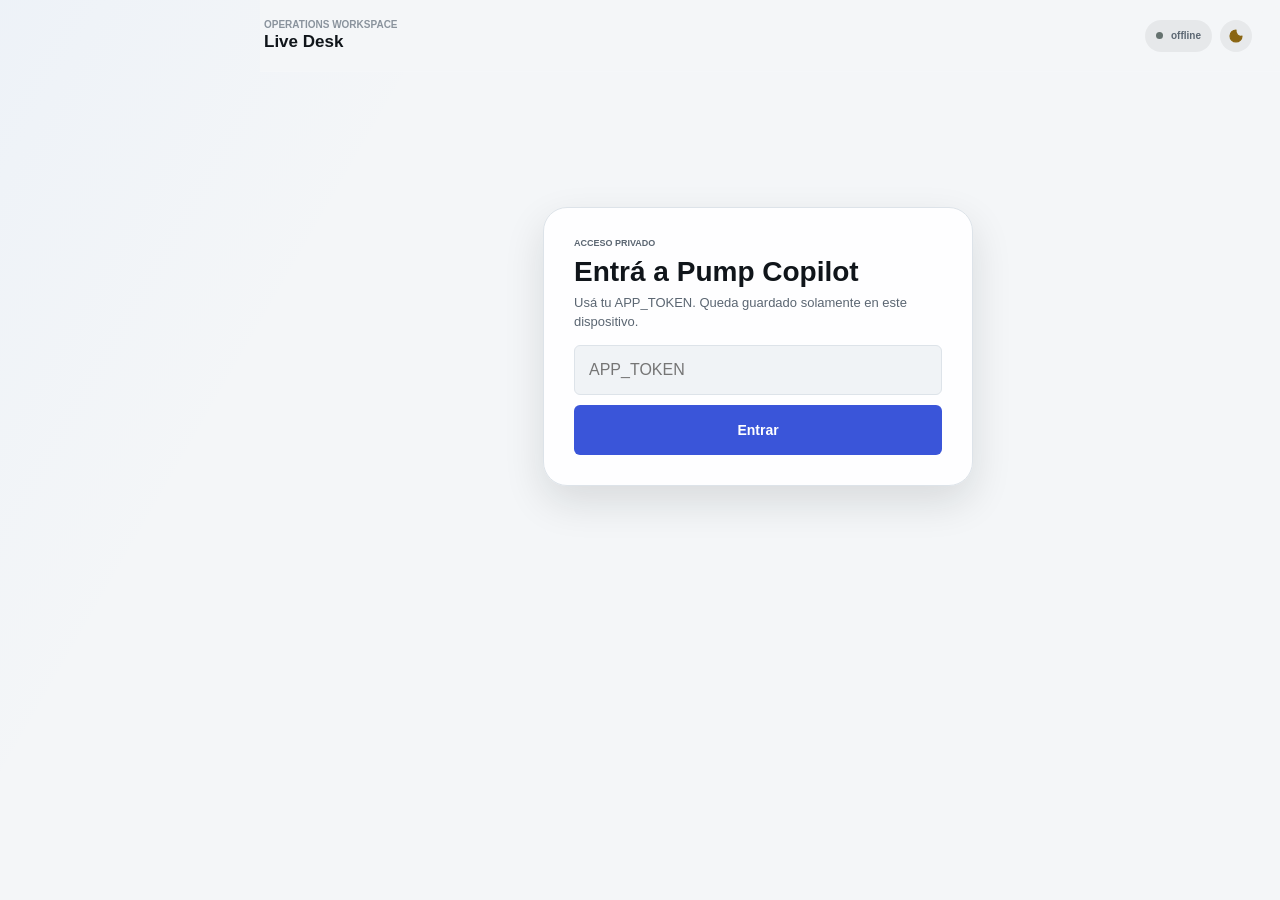
==== commit 9916d3f5: "B1: restore pinch-to-zoom Dropping maximum-scale and user-scalable from the viewport is not enough o" ====
--- a/static/index.html
+++ b/static/index.html
@@ -2,7 +2,11 @@
 <html lang="es">
 <head>
   <meta charset="utf-8">
-  <meta name="viewport" content="width=device-width,initial-scale=1,maximum-scale=1,user-scalable=no,viewport-fit=cover">
+  <!-- Se devuelve el pinch-to-zoom: `maximum-scale=1,user-scalable=no` es una
+       barrera de accesibilidad real en una interfaz densa de cifras chicas, y
+       Safari lo ignora desde iOS 10 de todos modos — se pagaba el costo sin
+       obtener el efecto. -->
+  <meta name="viewport" content="width=device-width,initial-scale=1,viewport-fit=cover">
   <meta name="apple-mobile-web-app-capable" content="yes">
   <meta name="apple-mobile-web-app-status-bar-style" content="black-translucent">
   <meta name="theme-color" content="#0b0b0d">
@@ -15,28 +19,9 @@
   <title>Pump Copilot</title>
 
   <style>
-    :root{
-      font-family:-apple-system,BlinkMacSystemFont,"SF Pro Display",Inter,system-ui,sans-serif;
-      --bg:#07100f;
-      --surface:#0d1716;
-      --surface-2:#101d1b;
-      --surface-3:#13221f;
-      --border:rgba(255,255,255,.075);
-      --text:#f4f8f7;
-      --muted:#8ea09c;
-      --muted-2:#667773;
-      --green:#61e9ae;
-      --green-2:#35c88c;
-      --red:#ff7485;
-      --amber:#f7c95f;
-      --blue:#7aa6ff;
-      --shadow:0 22px 80px rgba(0,0,0,.32);
-      --radius:22px;
-    }
 
     *{box-sizing:border-box;-webkit-tap-highlight-color:transparent}
     [hidden]{display:none!important}
-    html{background:var(--bg)}
     body{
       margin:0;
       color:var(--text);
@@ -45,16 +30,6 @@
         radial-gradient(circle at 110% 10%,rgba(122,166,255,.07),transparent 24%),
         var(--bg);
       min-height:100vh;
-    }
-
-    .app-shell{
-      width:min(100%,760px);
-      min-height:100vh;
-      margin:0 auto;
-      padding:
-        calc(10px + env(safe-area-inset-top))
-        14px
-        calc(112px + env(safe-area-inset-bottom));
     }
 
     header{
@@ -107,17 +82,7 @@
     .page{display:none;animation:fadeIn .18s ease-out}
     .page.active{display:block}
     @keyframes fadeIn{from{opacity:0;transform:translateY(4px)}to{opacity:1;transform:none}}
-
-    .page-heading{margin:8px 1px 16px}
     .page-heading h2{margin:0;font-size:27px;line-height:1.05;letter-spacing:-.045em}
-    .page-heading p{margin:7px 0 0;color:var(--muted);font-size:12px;line-height:1.45}
-
-    .card{
-      border:1px solid var(--border);
-      background:linear-gradient(180deg,rgba(16,29,27,.98),rgba(12,23,21,.98));
-      border-radius:var(--radius);
-      box-shadow:var(--shadow);
-    }
 
     .hero{
       position:relative;overflow:hidden;padding:18px;
@@ -156,8 +121,6 @@
     }
     .section-head h3{margin:0;font-size:14px;letter-spacing:-.02em}
     .section-head span{color:var(--muted);font-size:10px}
-
-    .position-card{padding:15px;margin:10px 0}
     .position-top{display:flex;justify-content:space-between;align-items:flex-start;gap:12px}
     .token-title{font-size:16px;font-weight:900;letter-spacing:-.025em}
     .token-sub{margin-top:3px;color:var(--muted);font-size:10px}
@@ -188,8 +151,6 @@
     .progress > span{display:block;height:100%;border-radius:inherit;background:linear-gradient(90deg,var(--green-2),var(--green));transition:width .2s ease}
     .levels{display:grid;grid-template-columns:repeat(4,1fr);gap:6px;margin-top:10px}
     .level{padding:7px 4px;text-align:center;border-radius:10px;border:1px solid rgba(255,255,255,.04);background:rgba(255,255,255,.025);color:#7f908c;font-size:8px;font-weight:750}
-
-    .signal-card{position:relative;padding:15px;margin:10px 0;overflow:hidden}
     .signal-card::before{
       content:"";position:absolute;left:0;top:14px;bottom:14px;width:3px;border-radius:999px;background:#667672
     }
@@ -218,8 +179,6 @@
     .reasons{display:grid;gap:6px;margin-top:11px}
     .reason{display:flex;gap:7px;color:#9caaa7;font-size:11px;line-height:1.35}
     .reason::before{content:"•";color:#5d706b}
-
-    .activity-card,.trader-card{padding:14px;margin:9px 0}
     .activity-main{font-size:15px;font-weight:900;letter-spacing:-.02em}
     .activity-meta{margin-top:4px;color:var(--muted);font-size:9px}
     .wallet{margin-top:9px}
@@ -237,8 +196,6 @@
 
     .empty{padding:30px 18px;text-align:center;color:var(--muted);font-size:12px;margin:10px 0;box-shadow:none}
     .empty-mark{width:40px;height:40px;border-radius:13px;display:grid;place-items:center;margin:0 auto 10px;border:1px solid var(--border);background:rgba(255,255,255,.03);color:#60716d}
-
-    #login{margin-top:14vh;padding:20px}
     #login h2{font-size:23px;margin:7px 0 6px;letter-spacing:-.04em}
     #login p{margin:0;color:var(--muted);font-size:12px;line-height:1.45}
     input{
@@ -246,7 +203,6 @@
       border-radius:14px;border:1px solid var(--border);outline:none;
       background:rgba(255,255,255,.04);color:#fff;font-size:14px;
     }
-    input:focus{border-color:rgba(97,233,174,.34);box-shadow:0 0 0 3px rgba(97,233,174,.06)}
     button.primary{
       width:100%;min-height:49px;border:0;border-radius:14px;
       background:#eff6f3;color:#08110f;font-size:14px;font-weight:900;cursor:pointer
@@ -262,10 +218,7 @@
       position:relative;border:0;background:transparent;color:#677873;
       min-width:0;padding:6px 2px 5px;font-size:8px;font-weight:800;cursor:pointer
     }
-    nav svg{display:block;width:20px;height:20px;margin:0 auto 4px;stroke:currentColor;fill:none;stroke-width:1.8;stroke-linecap:round;stroke-linejoin:round}
-    nav button.active{color:#eff7f4}
-
-    @media(max-width:430px){
+    nav svg{display:block;width:20px;height:20px;margin:0 auto 4px;stroke:currentColor;fill:none;stroke-width:1.8;stroke-linecap:round;stroke-linejoin:round}@media(max-width:430px){
       .app-shell{padding-left:12px;padding-right:12px}
       .hero-pnl{font-size:36px}
       .card{border-radius:20px}
@@ -418,9 +371,7 @@
   min-height:240px;
   margin:0 -4px;
   position:relative;
-}
-
-@media (max-width:600px){
+}@media (max-width:600px){
 
   .chart-wrap{
     aspect-ratio: 1.65 / 1;
@@ -619,53 +570,7 @@
       font-size:8px;
       text-align:right;
       letter-spacing:.03em;
-    }
-
-      /* ===== V5 · Operations console ===== */
-    :root{
-      --bg:#090d0e;
-      --surface:#111718;
-      --surface-2:#151d1e;
-      --surface-3:#1a2324;
-      --border:rgba(220,235,231,.11);
-      --text:#eef5f3;
-      --muted:#92a19e;
-      --muted-2:#657471;
-      --green:#4de0a3;
-      --green-2:#27bd83;
-      --red:#ff6b76;
-      --amber:#f4bd50;
-      --blue:#73a7ff;
-      --shadow:none;
-      --radius:8px;
-    }
-
-    *{
-      letter-spacing:0!important;
-    }
-
-    body{
-      background:var(--bg);
-    }
-
-    .app-shell{
-      width:min(100%,860px);
-      padding:
-        8px
-        14px
-        calc(92px + env(safe-area-inset-bottom));
-    }
-
-    header{
-      top:0;
-      margin:0 -14px;
-      padding:
-        calc(9px + env(safe-area-inset-top))
-        14px 12px;
-      background:rgba(9,13,14,.96);
-      border-bottom:1px solid var(--border);
-      backdrop-filter:blur(16px);
-    }
+    }/* ===== V5 · Operations console ===== */
 
     .logo{
       width:36px;
@@ -684,57 +589,9 @@
       font-size:19px;
     }
 
-    .status{
-      min-height:29px;
-      padding:6px 9px;
-      font-size:9px;
-    }
-
-    .page-heading{
-      margin:18px 0 12px;
-    }
-
-    .page-heading h2{
-      font-size:24px;
-    }
-
-    .page-heading p{
-      margin-top:5px;
-      font-size:11px;
-    }
-
-    .system-strip{
-      position:relative;
-      display:grid;
-      grid-template-columns:1.1fr .8fr 1fr 1fr;
-      margin:0 0 12px;
-      padding:11px 0 14px;
-      border-top:1px solid var(--border);
-      border-bottom:1px solid var(--border);
-    }
-
-    .system-metric{
-      min-width:0;
-      padding:0 11px;
-      border-right:1px solid var(--border);
-    }
-
-    .system-metric:first-child{
-      padding-left:0;
-    }
-
     .system-metric:last-of-type{
       padding-right:0;
       border-right:0;
-    }
-
-    .system-metric span{
-      display:block;
-      margin-bottom:4px;
-      color:var(--muted);
-      font-size:8px;
-      font-weight:750;
-      text-transform:uppercase;
     }
 
     .system-metric b{
@@ -766,14 +623,6 @@
       height:100%;
       background:var(--blue);
       transition:width .25s ease;
-    }
-
-    .shadow-card{
-      margin:0 0 14px;
-      padding:14px;
-      border:1px solid var(--border);
-      border-radius:var(--radius);
-      background:var(--surface);
     }
 
     .shadow-head{
@@ -939,56 +788,6 @@
       white-space:nowrap;
     }
 
-    .card{
-      border-color:var(--border);
-      border-radius:var(--radius);
-      background:var(--surface);
-      box-shadow:none;
-    }
-
-    .hero{
-      padding:14px;
-      background:var(--surface);
-    }
-
-    .hero::after{
-      display:none;
-    }
-
-    .hero-pnl{
-      margin-top:6px;
-      font-size:32px;
-    }
-
-    .hero-sub{
-      margin-top:6px;
-      font-size:10px;
-    }
-
-    .mode{
-      padding:6px 8px;
-      border-radius:4px;
-    }
-
-    .summary-grid{
-      gap:0;
-      margin-top:14px;
-      padding-top:12px;
-      border-top:1px solid var(--border);
-    }
-
-    .summary-cell{
-      padding:0 10px;
-      border:0;
-      border-right:1px solid var(--border);
-      border-radius:0;
-      background:transparent;
-    }
-
-    .summary-cell:first-child{
-      padding-left:0;
-    }
-
     .summary-cell:last-child{
       padding-right:0;
       border-right:0;
@@ -997,47 +796,6 @@
     .summary-cell span{
       margin-bottom:4px;
       font-size:8px;
-    }
-
-    .summary-cell b{
-      font-size:15px;
-    }
-
-    .section-head{
-      margin:18px 1px 8px;
-    }
-
-    .section-head h3{
-      font-size:13px;
-    }
-
-    .position-card,
-    .signal-card,
-    .activity-card,
-    .trader-card{
-      margin:7px 0;
-      padding:13px;
-    }
-
-    .signal-card::before{
-      top:11px;
-      bottom:11px;
-      width:2px;
-    }
-
-    .pill{
-      min-height:24px;
-      padding:5px 7px;
-      border-radius:4px;
-      font-size:8px;
-    }
-
-    .decision{
-      font-size:17px;
-    }
-
-    .score{
-      font-size:27px;
     }
 
     .mini,
@@ -1052,15 +810,6 @@
       border-radius:2px;
     }
 
-    .progress > span{
-      border-radius:0;
-      background:var(--green);
-    }
-
-    .level{
-      border-radius:4px;
-    }
-
     .empty{
       margin:7px 0;
       padding:20px 14px;
@@ -1079,65 +828,9 @@
       border-radius:6px;
     }
 
-    #login{
-      width:min(100%,430px);
-      margin:14vh auto 0;
-      padding:18px;
-    }
-
-    input,
-    button.primary{
-      border-radius:6px;
-    }
-
-    nav{
-      width:min(100%,860px);
-      gap:4px;
-      padding:7px 8px calc(7px + env(safe-area-inset-bottom));
-      background:rgba(9,13,14,.96);
-    }
-
-    nav button{
-      min-height:48px;
-      border-radius:6px;
-    }
-
-    nav button.active{
-      color:var(--text);
-      background:rgba(255,255,255,.055);
-    }
-
-    .detail-shell{
-      width:min(100%,860px);
-    }
-
-    .detail-header{
-      background:rgba(9,13,14,.96);
-      border-bottom:1px solid var(--border);
-    }
-
-    .back-button,
-    .agent-icon{
-      border-radius:6px;
-    }
-
-    .chart-card,
-    .insight-card{
-      background:var(--surface);
-    }
-
     .chart-line{
       filter:none;
-    }
-
-    button:focus-visible,
-    input:focus-visible,
-    .position-card:focus-visible{
-      outline:2px solid var(--blue);
-      outline-offset:2px;
-    }
-
-    @media(max-width:430px){
+    }@media(max-width:430px){
       .app-shell{
         padding-right:12px;
         padding-left:12px;
@@ -1185,9 +878,7 @@
 
       .segment{display:grid;grid-template-columns:repeat(3,1fr)}
       .filter-select{width:100%}
-    }
-
-    @media(prefers-reduced-motion:reduce){
+    }@media(prefers-reduced-motion:reduce){
       *,
       *::before,
       *::after{
@@ -2903,18 +2594,10 @@
 }
 
 
-document.addEventListener("gesturestart",e=>e.preventDefault(),{passive:false});
-document.addEventListener("gesturechange",e=>e.preventDefault(),{passive:false});
-document.addEventListener("gestureend",e=>e.preventDefault(),{passive:false});
-
-let lastTouchEnd=0;
-document.addEventListener("touchend",e=>{
-  const now=Date.now();
-  if(now-lastTouchEnd<=300){
-    e.preventDefault();
-  }
-  lastTouchEnd=now;
-},{passive:false});
+// El zoom queda habilitado a propósito. Quitar `user-scalable=no` del
+// viewport no alcanza en iOS: Safari implementa el pellizco con los eventos
+// `gesture*`, y el handler de `touchend` cancelaba además el doble toque. Los
+// tres existían solo para bloquear el zoom, así que se van con él.
 
 
 syncThemeControl();
--- a/static/app-v6.css
+++ b/static/app-v6.css
@@ -1,52 +1,108 @@
+/* Paleta calibrada por separado para cada tema, no una invertida.
+   Verde y rojo quedan reservados a dirección financiera y PnL; ámbar a
+   degradación del sistema; --blue es el único acento de interacción. Un valor
+   que no es dinero nunca es verde. */
 :root{
   color-scheme:dark;
   font-family:-apple-system,BlinkMacSystemFont,"SF Pro Text","Helvetica Neue",sans-serif;
-  --bg:#0b0b0d;
-  --surface:#17171a;
-  --surface-2:#202024;
-  --surface-3:#29292e;
-  --border:rgba(255,255,255,.10);
-  --border-strong:rgba(255,255,255,.16);
-  --text:#f5f5f7;
-  --muted:#a1a1a6;
-  --muted-2:#6e6e73;
-  --green:#32d583;
-  --green-2:#20b96d;
-  --red:#ff6961;
-  --amber:#ffb340;
-  --blue:#5e9cff;
-  --chrome:#101012;
-  --control:#0f0f12;
-  --header-bg:rgba(11,11,13,.82);
-  --mobile-nav:rgba(16,16,18,.88);
-  --shadow:0 18px 48px rgba(0,0,0,.24);
-  --radius:18px;
+  --bg:#0a0c0f;
+  --surface:#111519;
+  --surface-2:#171c22;
+  --surface-3:#1e242b;
+  --border:#232a32;
+  --border-strong:#333c46;
+  --text:#e6eaef;
+  --muted:#939eaa;
+  --muted-2:#6b7681;
+  --green:#35c98a;
+  --green-2:#2aa872;
+  --red:#f05c5c;
+  --amber:#d9a441;
+  --blue:#6e8bff;
+  --chrome:#0d1116;
+  --control:#171c22;
+  --header-bg:rgba(10,12,15,.86);
+  --mobile-nav:rgba(13,17,22,.90);
+  /* Dos sombras en todo el producto: overlay y borde del header pegajoso.
+     Las tarjetas no llevan: el borde de 1px ya las separa, y apilar sombras
+     es lo que hace que todo pese igual. */
+  --shadow:0 16px 48px rgba(0,0,0,.40);
+  --radius-sm:3px;
+  --radius:6px;
+  --radius-lg:10px;
 }
 
 html[data-theme="light"]{
   color-scheme:light;
-  --bg:#f5f5f7;
+  --bg:#f4f6f8;
   --surface:#ffffff;
-  --surface-2:#f0f0f3;
-  --surface-3:#e7e7eb;
-  --border:rgba(0,0,0,.085);
-  --border-strong:rgba(0,0,0,.15);
-  --text:#1d1d1f;
-  --muted:#6e6e73;
-  --muted-2:#8e8e93;
-  --green:#16a566;
-  --green-2:#128653;
-  --red:#e5484d;
-  --amber:#c67a00;
-  --blue:#147ce5;
+  --surface-2:#f0f3f6;
+  --surface-3:#e7ecf1;
+  --border:#dde3e9;
+  --border-strong:#c3ccd5;
+  --text:#10151a;
+  --muted:#5b6672;
+  --muted-2:#8a939d;
+  /* En claro bajan de luminosidad y suben de saturación para conservar AA
+     sobre blanco: no es la paleta oscura con el brillo invertido. */
+  --green:#0f7a4f;
+  --green-2:#0b5e3c;
+  --red:#c0392b;
+  --amber:#8a6512;
+  --blue:#3a55d9;
   --chrome:#ffffff;
-  --control:#e9e9ed;
-  --header-bg:rgba(245,245,247,.84);
-  --mobile-nav:rgba(250,250,252,.88);
-  --shadow:0 18px 45px rgba(0,0,0,.09);
-}
-
-*{letter-spacing:0!important}
+  --control:#e7ecf1;
+  --header-bg:rgba(244,246,248,.88);
+  --mobile-nav:rgba(255,255,255,.92);
+  --shadow:0 16px 40px rgba(16,21,26,.12);
+}
+
+/* Tipografía: dos pilas del sistema, cero webfonts. Un terminal no puede
+   permitirse un FOUT ni la descarga de una fuente antes del primer precio.
+   --mono lleva cifras de ancho fijo: sin eso las columnas bailan en cada
+   refresco de 5 s, que es el defecto más visible del producto actual. */
+:root{
+  --ui:-apple-system,BlinkMacSystemFont,"Segoe UI",Roboto,system-ui,sans-serif;
+  --mono:ui-monospace,SFMono-Regular,"SF Mono",Menlo,Consolas,monospace;
+}
+
+/* Reemplaza a `*{letter-spacing:0!important}`, que impedía dar tracking a las
+   etiquetas en versalita y obligaba a subir especificidad para cualquier
+   ajuste tipográfico. */
+/* Neutraliza el tracking heredado de la hoja legada sin usar el
+   `*{letter-spacing:0!important}` que había antes: ese comodín impedía dar
+   tracking a cualquier etiqueta y obligaba a escalar especificidad para
+   todo ajuste tipográfico. Al nombrarlos, la cascada queda libre.  */
+#login h2,
+.activity-main,
+.change,
+.chart-price,
+.decision,
+.eyebrow,
+.hero-label,
+.hero-pnl,
+.insight-action,
+.logo,
+.mini b,
+.mode,
+.page-heading h2,
+.read-card b,
+.score,
+.score small,
+.section-head h3,
+.status,
+.summary-cell b,
+.tap-hint,
+.token-title,
+h1{letter-spacing:0}
+
+/* Toda cifra que se compara verticalmente o se actualiza en vivo. */
+.hero-pnl,.summary-cell b,.system-metric b,.shadow-metric b,.metric b,
+.level b,.change,.pnl,.mono,.stat b,.list-count,
+.signal-card .decision,.position-card b,.activity-main,.trader-card b{
+  font-variant-numeric:tabular-nums;
+  font-feature-settings:"tnum" 1;
+}
 
 html{
   background:var(--bg);
@@ -393,15 +449,15 @@
   margin:0 0 14px;
   padding:8px;
   border:1px solid var(--border);
-  border-radius:14px;
+  border-radius:var(--radius);
   background:color-mix(in srgb,var(--surface) 84%,transparent);
   backdrop-filter:blur(22px);
   -webkit-backdrop-filter:blur(22px);
 }
-.segment{padding:3px;border:0;border-radius:9px;background:var(--control)}
-.segment button{min-height:32px;border-radius:7px;font-size:10px;font-weight:600}
+.segment{padding:3px;border:0;border-radius:var(--radius-sm);background:var(--control)}
+.segment button{min-height:32px;border-radius:var(--radius-sm);font-size:10px;font-weight:600}
 .segment button.active{background:var(--surface-3);box-shadow:0 1px 5px rgba(0,0,0,.22)}
-.filter-select{min-height:38px;border:0;border-radius:9px;background:var(--surface-2);font-size:11px}
+.filter-select{min-height:38px;border:0;border-radius:var(--radius-sm);background:var(--surface-2);font-size:11px}
 .list-count{margin:2px 2px 10px;font-size:10px}
 
 #signalList,#paperList,#tradeList,#traderList{display:grid;gap:10px}
@@ -411,7 +467,7 @@
 .activity-card{
   margin:0;
   padding:15px 18px;
-  border-radius:14px;
+  border-radius:var(--radius);
 }
 .activity-main{font-size:14px;font-weight:650}
 .activity-meta{font-size:10px}
@@ -425,10 +481,10 @@
   gap:20px;
   margin:0;
   padding:16px 18px;
-  border-radius:14px;
+  border-radius:var(--radius);
 }
 .trader-card .pos-grid{margin:0}
-.rank{border:0;border-radius:9px;background:var(--surface-3)}
+.rank{border:0;border-radius:var(--radius-sm);background:var(--surface-3)}
 
 .empty{
   min-height:160px;
@@ -454,13 +510,13 @@
 input{
   min-height:50px;
   border:1px solid var(--border);
-  border-radius:12px;
+  border-radius:var(--radius);
   background:var(--surface-2);
 }
 input:focus{border-color:var(--blue);box-shadow:0 0 0 4px rgba(94,156,255,.12)}
 button.primary{
   min-height:50px;
-  border-radius:12px;
+  border-radius:var(--radius);
   background:var(--blue);
   color:#fff;
   font-weight:650;
@@ -509,7 +565,7 @@
   display:flex;
   align-items:center;
   gap:12px;
-  border-radius:10px;
+  border-radius:var(--radius);
   color:var(--muted);
   font-size:12px;
   font-weight:600;
@@ -533,7 +589,7 @@
   display:flex;
   align-items:center;
   gap:10px;
-  border-radius:12px;
+  border-radius:var(--radius);
   background:rgba(255,255,255,.045);
 }
 .nav-foot-dot{width:8px;height:8px;border-radius:50%;background:var(--green)}
@@ -552,12 +608,12 @@
 .back-button{border:0;border-radius:50%;background:var(--surface-2)}
 .chart-card,.insight-card{padding:22px;background:var(--surface)}
 .chart-wrap{min-height:310px}
-.chart-timeframes{padding:3px;border-radius:10px;background:var(--control)}
-.chart-timeframes button{border:0;border-radius:8px;background:transparent}
+.chart-timeframes{padding:3px;border-radius:var(--radius);background:var(--control)}
+.chart-timeframes button{border:0;border-radius:var(--radius-sm);background:transparent}
 .chart-timeframes button.active{background:var(--surface-3);color:var(--text)}
 .market-read{grid-template-columns:repeat(4,1fr)}
-.read-card{border:0;border-radius:12px;background:var(--surface)}
-.agent-icon{border:0;border-radius:10px;background:rgba(94,156,255,.13);color:var(--blue)}
+.read-card{border:0;border-radius:var(--radius);background:var(--surface)}
+.agent-icon{border:0;border-radius:var(--radius);background:rgba(94,156,255,.13);color:var(--blue)}
 
 button:focus-visible,input:focus-visible,select:focus-visible,.position-card:focus-visible{
   outline:2px solid var(--blue);
@@ -591,7 +647,7 @@
     min-height:54px;
     padding:5px 2px;
     display:block;
-    border-radius:10px;
+    border-radius:var(--radius);
     font-size:9px;
     text-align:center;
   }
@@ -612,7 +668,7 @@
     margin:0 -16px;
     padding:env(safe-area-inset-top) 16px 0;
   }
-  .logo{width:34px;height:34px;border-radius:9px}
+  .logo{width:34px;height:34px;border-radius:var(--radius-sm)}
   h1{font-size:17px}
   .eyebrow{font-size:8px}
   main{padding-top:22px}
@@ -633,7 +689,7 @@
   #homePage>.system-strip{order:7;margin-top:28px}
   #homePage>.shadow-card{order:8}
 
-  .hero{min-height:0;padding:20px;border-radius:16px}
+  .hero{min-height:0;padding:20px;border-radius:var(--radius)}
   .hero-pnl{font-size:40px}
   .summary-grid{margin-top:22px;padding-top:15px}
   .summary-cell{padding:0 12px}
@@ -652,7 +708,7 @@
   .system-metric{padding:0 12px}
   .system-metric:nth-child(2){border-right:0}
   .system-metric:nth-child(3){padding-left:0}
-  .shadow-card{min-height:0;padding:18px;border-radius:16px}
+  .shadow-card{min-height:0;padding:18px;border-radius:var(--radius)}
 
   .control-bar{top:calc(70px + env(safe-area-inset-top));align-items:stretch;flex-direction:column}
   .segment{display:grid;grid-template-columns:repeat(3,1fr)}
@@ -718,3 +774,97 @@
 @media(prefers-reduced-motion:reduce){
   *,*::before,*::after{animation-duration:.01ms!important;transition-duration:.01ms!important}
 }
+
+/* ===========================================================
+   A3 · Entorno de ejecución, superficies y estados
+   =========================================================== */
+
+/* PAPER en tres niveles distribuidos, no tres marcas encima de todo:
+   1) badge global de entorno, 2) etiqueta junto a la cifra sensible,
+   3) tratamiento sutil de superficie. Antes `.mode` usaba --green, que
+   reservamos para dirección financiera: el entorno no es una ganancia. */
+.mode{
+  border:1px dashed color-mix(in srgb,var(--blue) 55%,transparent);
+  border-radius:var(--radius-sm);
+  background:color-mix(in srgb,var(--blue) 8%,transparent);
+  color:var(--blue);
+  font-family:var(--mono);
+  font-size:9.5px;
+  letter-spacing:.1em;
+  text-transform:uppercase;
+}
+
+/* Nivel 2: la etiqueta va pegada a la cifra, no una vez por tarjeta, y solo
+   en dinero — nunca en scores ni market caps. */
+.env-tag{
+  margin-left:6px;
+  font-family:var(--mono);
+  font-size:9px;
+  font-weight:600;
+  letter-spacing:.09em;
+  text-transform:uppercase;
+  color:var(--muted-2);
+  vertical-align:middle;
+}
+.env-tag.paper{color:var(--blue)}
+/* REAL se pinta en ámbar, no en verde: es una advertencia de consecuencia,
+   no una ganancia. */
+.env-tag.real{color:var(--amber)}
+/* Cuando el dato no permite afirmar el modo, se dice. Nunca se asume real y
+   nunca una ausencia se deja pasar por dinero real. */
+.env-tag.unknown{color:var(--amber)}
+
+/* Nivel 3: superficie. Tramado al 4% + borde izquierdo punteado. Legible de
+   reojo, invisible al leer. El dinero real usará superficie lisa y borde
+   continuo, más su propia etiqueta explícita. */
+.env-paper{
+  background-image:repeating-linear-gradient(
+    135deg,
+    transparent 0 7px,
+    color-mix(in srgb,var(--blue) 4%,transparent) 7px 8px
+  );
+  border-left:2px dashed color-mix(in srgb,var(--blue) 45%,transparent);
+}
+.env-unknown{
+  border-left:2px solid var(--amber);
+}
+
+/* --- Estados especiales ------------------------------------------------ */
+.empty{
+  padding:18px 14px;
+  border:1px solid var(--border);
+  border-radius:var(--radius);
+  background:var(--surface);
+  color:var(--muted);
+  font-size:12.5px;
+  text-align:center;
+}
+.empty b{display:block;margin-bottom:4px;color:var(--text);font-size:13px;font-weight:600}
+
+.state-note{
+  margin-top:8px;
+  padding-left:8px;
+  border-left:2px solid var(--amber);
+  color:var(--amber);
+  font-family:var(--mono);
+  font-size:10.5px;
+}
+.state-error{border-left-color:var(--red);color:var(--red)}
+
+/* Datos viejos: se atenúan, nunca se ocultan. Esconderlos deja al usuario sin
+   nada; atenuarlos dice exactamente lo que pasa. */
+.is-stale{opacity:.45;transition:opacity .2s}
+.is-stale .env-tag{opacity:1}
+
+.skeleton{
+  height:9px;
+  margin-bottom:6px;
+  border-radius:var(--radius-sm);
+  background:var(--surface-2);
+}
+.skeleton.w60{width:60%}
+.skeleton.w40{width:40%}
+
+@media(prefers-reduced-motion:reduce){
+  .is-stale{transition:none}
+}
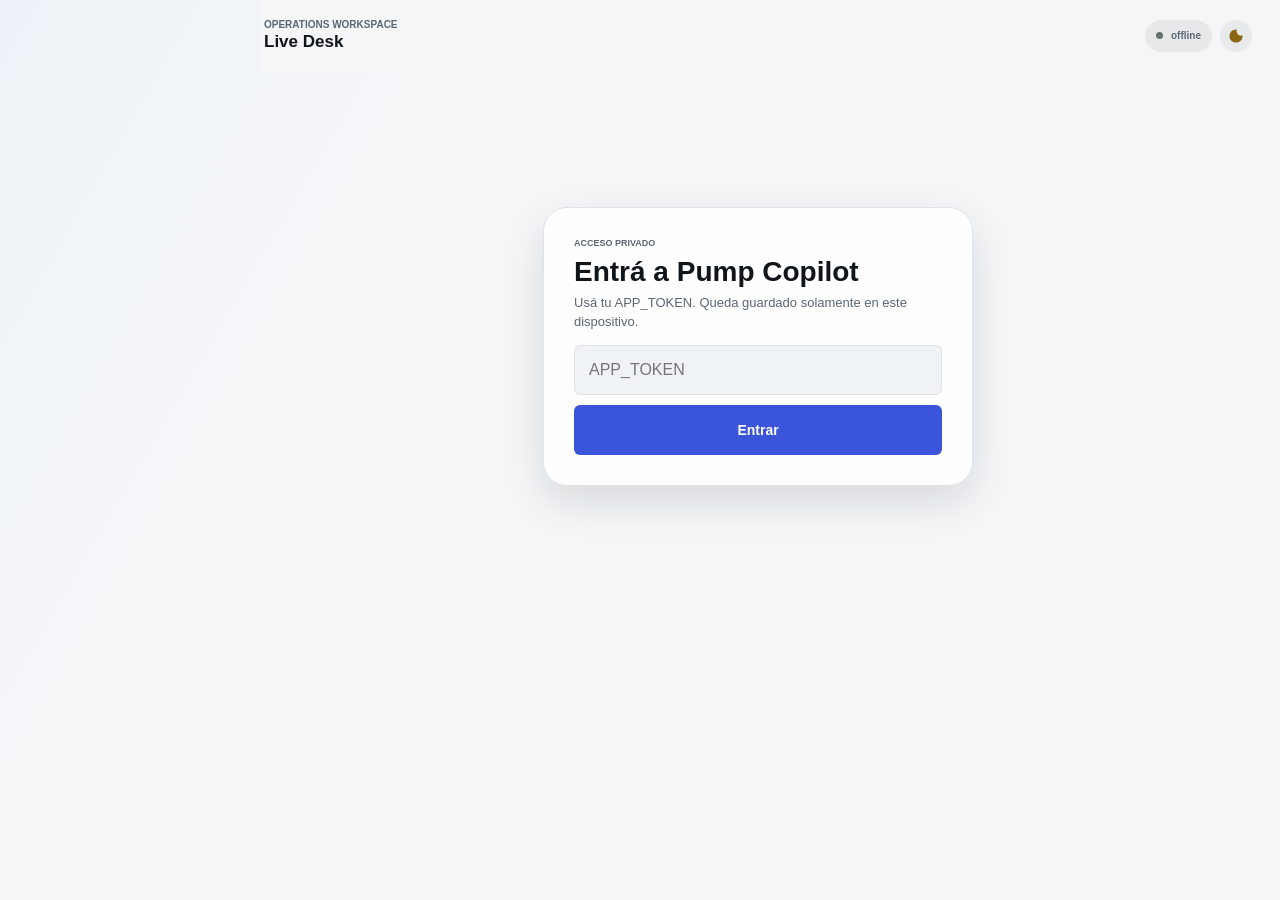
==== commit c02a28a5: "Finish frontend QA hardening" ====
--- a/static/index.html
+++ b/static/index.html
@@ -909,7 +909,7 @@
     </div>
 
     <div class="header-actions">
-      <div id="statusChip" class="status">
+      <div id="statusChip" class="status" role="status" aria-live="polite">
         <span class="dot"></span>
         <span id="status">offline</span>
       </div>
@@ -974,7 +974,11 @@
         <h3>Última señal</h3>
         <span>agente</span>
       </div>
-      <div id="homeSignal"></div>
+      <!-- La señal activa es lo único que puede exigir una decisión en minutos:
+           un lector de pantalla tiene que enterarse sin volver a recorrer la
+           página. Es "polite" y no "assertive" para no cortar lo que se esté
+           leyendo en ese momento. -->
+      <div id="homeSignal" role="region" aria-live="polite" aria-label="Señal actual"></div>
 
       <div class="section-head positions-section-head">
         <h3>Posiciones abiertas</h3>
@@ -983,6 +987,11 @@
       <div id="homePositions"></div>
 
       <section id="shadowPanel" class="shadow-card" aria-label="Estado del modelo shadow"></section>
+      <!-- Exit Monitor. Solo agregados: la respuesta no trae filas por mint,
+           ni market caps individuales, ni timestamps por posición, así que el
+           panel queda más chico que el mockup y eso es correcto. Un panel
+           incompleto y verdadero antes que uno lleno de datos inferidos. -->
+      <section id="exitPanel" class="shadow-card" aria-label="Exit Monitor"></section>
       <section id="checkpointPanel" class="shadow-card" aria-label="Progreso del dataset on-chain"></section>
     </section>
     <section id="signalsPage" class="page">
@@ -1071,13 +1080,30 @@
     <svg viewBox="0 0 24 24"><circle cx="8" cy="8" r="3"/><circle cx="17" cy="9" r="2.5"/><path d="M2.5 20c.7-4 3-6 5.5-6s4.8 2 5.5 6"/><path d="M14 15c3.4-.4 5.8 1.2 7 4"/></svg>
     Traders
   </button>
-  <div class="nav-foot" aria-hidden="true">
-    <span class="nav-foot-dot"></span>
-    <div><b>Paper mode</b><small>Capital protegido</small></div>
+  <!-- Estado del sistema, anclado y visible en toda vista. El backend puede
+       responder perfecto mientras el transporte no entrega nada: durante cinco
+       días de septiembre nueve wallets estuvieron ciegas sin que la interfaz lo
+       insinuara. Cada lámpara se llena en el grupo C con su propio endpoint;
+       hasta entonces muestran "—" en vez de inventar un estado sano. -->
+  <div class="nav-foot" id="systemPanel" role="status" aria-live="polite"
+       aria-label="Estado del sistema">
+    <div class="sys-row"><span class="sys-dot" id="sysTransportDot"></span>
+      <span class="sys-name">Transporte</span>
+      <span class="sys-value" id="sysTransport">—</span></div>
+    <div class="sys-row"><span class="sys-dot" id="sysCoverageDot"></span>
+      <span class="sys-name">Cobertura</span>
+      <span class="sys-value" id="sysCoverage">—</span></div>
+    <div class="sys-row"><span class="sys-dot" id="sysModelDot"></span>
+      <span class="sys-name">Modelo</span>
+      <span class="sys-value" id="sysModel">—</span></div>
+    <div class="sys-row"><span class="sys-dot" id="sysExecDot"></span>
+      <span class="sys-name">Ejecución</span>
+      <span class="sys-value" id="sysExec">—</span></div>
   </div>
 </nav>
 
-  <div id="tokenDetail" class="detail-overlay" aria-hidden="true">
+  <div id="tokenDetail" class="detail-overlay" role="dialog" aria-modal="true"
+       aria-labelledby="detailTrader" aria-hidden="true">
     <div class="detail-shell">
       <div class="detail-header">
         <button class="back-button" onclick="closeTokenDetail()" aria-label="Volver">‹</button>
@@ -1099,6 +1125,7 @@
 let LAST_SIGNALS = [];
 let LAST_TRADES = [];
 let DETAIL_TIMEFRAME = "all";
+let DETAIL_RETURN_FOCUS = null;
 let SIGNAL_DECISION_FILTER = "all";
 let SIGNAL_TRADER_FILTER = "all";
 let TRADE_SIDE_FILTER = "all";
@@ -1130,7 +1157,8 @@
 });
 
 function esc(v){
-  return String(v ?? "")
+  const text=typeof v==="string"||typeof v==="number"?String(v):"";
+  return text
     .replaceAll("&","&amp;")
     .replaceAll("<","&lt;")
     .replaceAll(">","&gt;")
@@ -1139,19 +1167,40 @@
 }
 
 function shortMint(v){
-  const s = String(v || "");
+  const s=typeof v==="string"||typeof v==="number"?String(v):"";
   return s.length > 18 ? `${s.slice(0,8)}…${s.slice(-6)}` : s;
 }
 
+function finiteNumber(v){
+  if(v===null||v===undefined||v===""||typeof v==="boolean") return null;
+  const n=Number(v);
+  return Number.isFinite(n)?n:null;
+}
+
+function numberText(v,digits=0){
+  const n=finiteNumber(v);
+  return n===null?"—":n.toFixed(digits);
+}
+
+function plainText(v,fallback="—"){
+  return typeof v==="string"||typeof v==="number"?String(v):fallback;
+}
+
 function money(v){
-  const n = Number(v || 0);
+  const n=finiteNumber(v);
+  if(n===null) return "—";
   return `${n < 0 ? "-" : ""}$${Math.abs(n).toFixed(2)}`;
 }
 
-function cls(v){ return Number(v || 0) >= 0 ? "positive" : "negative"; }
+function cls(v){
+  const n=finiteNumber(v);
+  return n===null?"":n>=0?"positive":"negative";
+}
 
 function ago(ts){
-  const sec = Math.max(0,Math.floor(Date.now()/1000 - Number(ts || 0)));
+  const value=finiteNumber(ts);
+  if(value===null||value<=0) return "—";
+  const sec=Math.max(0,Math.floor(Date.now()/1000-value));
   if(sec < 60) return `${sec}s`;
   if(sec < 3600) return `${Math.floor(sec/60)}m`;
   if(sec < 86400) return `${Math.floor(sec/3600)}h`;
@@ -1188,7 +1237,7 @@
 
 function updateTraderFilter(id,items,currentValue){
   const select=document.getElementById(id);
-  const names=[...new Set(items.map(item=>String(item.trader||"unknown")))].sort();
+  const names=[...new Set(items.map(item=>plainText(item.trader,"unknown")))].sort();
   select.innerHTML=`<option value="all">Todos los traders</option>${names.map(name=>
     `<option value="${esc(name)}">@${esc(name)}</option>`
   ).join("")}`;
@@ -1200,6 +1249,72 @@
   TOKEN = document.getElementById("token").value.trim();
   localStorage.setItem("pump_token",TOKEN);
   refresh();
+}
+
+// Cada fuente del grupo C se lee por separado y tolera lo suyo: timeout,
+// error HTTP, JSON inválido, campos ausentes, respuesta vacía. Una caída
+// devuelve null y el módulo que la usa degrada solo; nunca tumba refresh()
+// entero ni deja el panel sin pintar.
+const SOURCE_AGE = {};
+
+async function source(path, timeoutMs = 4000){
+  const control = new AbortController();
+  const timer = setTimeout(()=>control.abort(), timeoutMs);
+  try{
+    const response = await fetch(path, {
+      headers:{"X-App-Token":TOKEN},
+      signal:control.signal
+    });
+    if(!response.ok) throw new Error("HTTP " + response.status);
+    const data = await response.json();
+    if(data === null || typeof data !== "object") throw new Error("payload");
+    SOURCE_AGE[path] = Date.now();
+    return data;
+  }catch(err){
+    return null;
+  }finally{
+    clearTimeout(timer);
+  }
+}
+
+// El dato se considera viejo pasado un minuto sin lectura buena. No se oculta:
+// se atenúa, porque esconderlo deja al usuario sin nada.
+function sourceIsStale(path){
+  const at = SOURCE_AGE[path];
+  return !at || (Date.now() - at) > 60000;
+}
+
+function lamp(id, state, value){
+  const dot = document.getElementById(id + "Dot");
+  const label = document.getElementById(id);
+  if(dot) dot.className = "sys-dot" + (state ? " " + state : "");
+  if(label) label.textContent = value;
+}
+
+function coverageLampState(wallets, fallback){
+  const count=(payload,key)=>{
+    if(!payload
+      || !Object.prototype.hasOwnProperty.call(payload,key)
+      || payload[key]===null){
+      return null;
+    }
+    const value=payload[key];
+    return typeof value==="number"&&Number.isFinite(value)&&value>=0
+      ?value:null;
+  };
+  const silent=count(wallets,"silent");
+  const withheld=count(fallback,"withheld_incomplete_coverage");
+  const saturated=fallback&&Array.isArray(fallback.saturated_wallets)
+    ?fallback.saturated_wallets.length:null;
+  const partial=!wallets||!fallback
+    || silent===null||withheld===null||saturated===null;
+  const degraded=(silent||0)>0||(saturated||0)>0;
+  const state=(withheld||0)>0?"down":degraded||partial?"warn":"ok";
+  const parts=[];
+  if(silent!==null) parts.push(`${silent} mudas`);
+  if(withheld!==null&&withheld>0) parts.push(`${withheld} retenidas`);
+  if(partial) parts.push("parcial");
+  return {partial,state,label:parts.join(" · ")||"completa"};
 }
 
 async function api(path,options={}){
@@ -1232,55 +1347,97 @@
   return "hold";
 }
 
+// Entorno de ejecución. La regla: REAL solo con un dato explícito e
+// inequívoco. Hoy ese dato NO existe por fila —`live_positions` no tiene
+// columna `mode`, sólo `execution_orders` la tiene y `get_live_position_summary()`
+// no hace join, y `/api/paper` tampoco la expone—, así que REAL es
+// inalcanzable por diseño y cualquier fila que de otro modo calificaría cae a
+// "modo no confirmado", que se ve más alarmante que PAPER, nunca menos.
+//
+// Lo que sí es explícito es el entorno global: `/api/status` afirma
+// `execution_provider` y las cinco banderas live. Mientras diga "simulation",
+// nada del sistema puede ser dinero real; eso no es inferencia del frontend.
+let EXECUTION_ENV = {mode:"unknown", explicit:false};
+
+function readExecutionEnvironment(statusData){
+  if(!statusData || typeof statusData !== "object"){
+    return {mode:"unknown", explicit:false};
+  }
+  const provider = String(statusData.execution_provider || "").toLowerCase();
+  const anyLive = Boolean(statusData.live_trading_active)
+    || Boolean(statusData.live_buy_active)
+    || Boolean(statusData.live_sell_active);
+  if(provider === "simulation" && !anyLive){
+    return {mode:"paper", explicit:true};
+  }
+  // Ni el proveedor afirma simulación ni hay confirmación por fila: no se
+  // asume real y tampoco se deja pasar por paper.
+  return {mode:"unknown", explicit:false};
+}
+
+function envTag(){
+  if(EXECUTION_ENV.mode === "paper"){
+    return '<span class="env-tag paper" title="Simulación: el backend informa execution_provider=simulation">PAPER</span>';
+  }
+  return '<span class="env-tag unknown" title="El backend no expone el modo de ejecución por posición">MODO SIN CONFIRMAR</span>';
+}
+
+function envSurface(){
+  return EXECUTION_ENV.mode === "paper" ? "env-paper" : "env-unknown";
+}
+
 function positionCard(p){
-  const pnl=Number(p.pnl_usd||0);
-  const realized=Number(p.realized_pnl_usd||0);
-  const unrealized=Number(p.unrealized_pnl_usd||0);
-  const remaining=Math.max(0,Math.min(100,Number(p.remaining_pct||0)*100));
-  const entry=Number(p.entry_mc||0);
-  const current=Number(p.current_mc||0);
-  const change=entry>0 && current>0 ? ((current/entry)-1)*100 : 0;
-  const status=String(p.status||"open").toUpperCase();
-  const action=String(p.last_action||"HOLD").toUpperCase();
+  const pnl=finiteNumber(p.pnl_usd);
+  const realized=finiteNumber(p.realized_pnl_usd);
+  const unrealized=finiteNumber(p.unrealized_pnl_usd);
+  const remainingValue=finiteNumber(p.remaining_pct);
+  const remaining=remainingValue===null
+    ?null:Math.max(0,Math.min(100,remainingValue*100));
+  const entry=finiteNumber(p.entry_mc);
+  const current=finiteNumber(p.current_mc);
+  const change=entry!==null&&current!==null&&entry>0&&current>0
+    ?((current/entry)-1)*100:null;
+  const status=plainText(p.status,"open").toUpperCase();
+  const action=plainText(p.last_action,"HOLD").toUpperCase();
 
   return `
-    <div class="card position-card" role="button" tabindex="0" onclick="openTokenDetail('${esc(p.mint)}')" onkeydown="if(event.key==='Enter'||event.key===' '){event.preventDefault();openTokenDetail('${esc(p.mint)}')}">
+    <div class="card ${envSurface()} position-card" role="button" tabindex="0" onclick="openTokenDetail('${esc(p.mint)}')" onkeydown="if(event.key==='Enter'||event.key===' '){event.preventDefault();openTokenDetail('${esc(p.mint)}')}">
       <div class="position-top">
         <div>
           <div class="token-title">@${esc(p.origin_trader||"unknown")}</div>
           <div class="token-sub">${esc(shortMint(p.mint))}</div>
         </div>
-        <div class="change ${change>=0?"positive":"negative"}">
-          ${change>=0?"+":""}${change.toFixed(1)}%
+        <div class="change ${cls(change)}">
+          ${change===null?"—":`${change>=0?"+":""}${change.toFixed(1)}%`}
         </div>
       </div>
 
       <div class="status-row">
         <span class="pill ${status==="OPEN"?"open":"closed"}">${esc(status)}</span>
         <span class="pill ${actionPill(action)}">${esc(action)}</span>
-        <span class="pill">${remaining.toFixed(0)}% restante</span>
+        <span class="pill">${remaining===null?"—":`${remaining.toFixed(0)}% restante`}</span>
       </div>
 
       <div class="pos-grid">
         <div class="mini">
           <span>Entrada MC</span>
-          <b>${entry.toFixed(2)}</b>
+          <b>${numberText(entry,2)}</b>
         </div>
         <div class="mini">
           <span>MC actual</span>
-          <b>${current.toFixed(2)}</b>
+          <b>${numberText(current,2)}</b>
         </div>
         <div class="mini">
           <span>PnL estimado</span>
-          <b class="${cls(pnl)}">${money(pnl)}</b>
+          <b class="${cls(pnl)}">${money(pnl)}</b>${envTag()}
         </div>
       </div>
 
       <div class="progress-meta">
         <span>Posición abierta</span>
-        <span>${remaining.toFixed(0)}%</span>
-      </div>
-      <div class="progress"><span style="width:${remaining}%"></span></div>
+        <span>${remaining===null?"—":`${remaining.toFixed(0)}%`}</span>
+      </div>
+      <div class="progress"><span style="width:${remaining??0}%"></span></div>
 
       <div class="levels">
         <div class="level">TP1<br>+25%</div>
@@ -1292,11 +1449,11 @@
       <div class="pos-grid" style="grid-template-columns:repeat(2,1fr);">
         <div class="mini">
           <span>Cerrado (simulado)</span>
-          <b class="${cls(realized)}">${money(realized)}</b>
+          <b class="${cls(realized)}">${money(realized)}</b>${envTag()}
         </div>
         <div class="mini">
           <span>Abierto (estimado)</span>
-          <b class="${cls(unrealized)}">${money(unrealized)}</b>
+          <b class="${cls(unrealized)}">${money(unrealized)}</b>${envTag()}
         </div>
       </div>
 
@@ -1307,13 +1464,14 @@
 }
 
 function signalCard(s){
-  const d=String(s.decision||"WATCH").toUpperCase();
+  const d=plainText(s.decision,"WATCH").toUpperCase();
   const dclass=d==="COPY"?"copy":d==="SKIP"?"skip":"watch";
   const textclass=d==="COPY"?"positive":d==="SKIP"?"negative":"warning";
   const reasons=Array.isArray(s.reasons)?s.reasons:[];
-  const marketCap=Number(s.market_cap||0);
-  const solAmount=Number(s.sol_amount||0);
-  const outcomeKey=String(s.outcome_status||"pending").toLowerCase();
+  const marketCap=finiteNumber(s.market_cap);
+  const solAmount=finiteNumber(s.sol_amount);
+  const score=finiteNumber(s.score);
+  const outcomeKey=plainText(s.outcome_status,"pending").toLowerCase();
   const outcomeLabels={
     active:"EN CURSO",
     completed:"COMPLETADO",
@@ -1333,8 +1491,8 @@
           </div>
           <div class="decision ${textclass}" style="margin-top:11px;">${esc(d)}</div>
         </div>
-        <div class="score" style="--score:${Math.max(0,Math.min(100,Number(s.score||0)))}">
-          ${Number(s.score||0)}
+        <div class="score" style="--score:${score===null?0:Math.max(0,Math.min(100,score))}">
+          ${score===null?"—":score}
           <small>/ 100</small>
         </div>
       </div>
@@ -1342,8 +1500,8 @@
       <div class="mint" style="margin-top:10px;" title="${esc(s.mint)}">${esc(shortMint(s.mint))}</div>
 
       <div class="signal-facts">
-        <div class="signal-fact"><span>Market cap</span><b>${marketCap>0?`${marketCap.toFixed(2)} SOL`:"—"}</b></div>
-        <div class="signal-fact"><span>Tamaño</span><b>${solAmount>0?`${solAmount.toFixed(3)} SOL`:"—"}</b></div>
+        <div class="signal-fact"><span>Market cap</span><b>${marketCap!==null&&marketCap>0?`${marketCap.toFixed(2)} SOL`:"—"}</b></div>
+        <div class="signal-fact"><span>Tamaño</span><b>${solAmount!==null&&solAmount>0?`${solAmount.toFixed(3)} SOL`:"—"}</b></div>
         <div class="signal-fact"><span>Resultado</span><b>${esc(outcome)}</b></div>
       </div>
 
@@ -1366,7 +1524,7 @@
   const el=document.getElementById("signalList");
   const filtered=list.filter(signal=>{
     const decision=String(signal.decision||"").toLowerCase();
-    const trader=String(signal.trader||"unknown");
+    const trader=plainText(signal.trader,"unknown");
     return (SIGNAL_DECISION_FILTER==="all"||decision===SIGNAL_DECISION_FILTER)
       && (SIGNAL_TRADER_FILTER==="all"||trader===SIGNAL_TRADER_FILTER);
   });
@@ -1379,9 +1537,9 @@
 function renderTrades(list){
   const el=document.getElementById("tradeList");
   const filtered=list.filter(trade=>{
-    const side=String(trade.side||"").toLowerCase();
+    const side=plainText(trade.side,"").toLowerCase();
     const normalizedSide=side.includes("buy")||side==="create"?"buy":"sell";
-    const trader=String(trade.trader||"unknown");
+    const trader=plainText(trade.trader,"unknown");
     return (TRADE_SIDE_FILTER==="all"||normalizedSide===TRADE_SIDE_FILTER)
       && (TRADE_TRADER_FILTER==="all"||trader===TRADE_TRADER_FILTER);
   });
@@ -1392,18 +1550,18 @@
   }
 
   el.innerHTML=filtered.map(t=>{
-    const side=String(t.side||"").toLowerCase();
+    const side=plainText(t.side,"").toLowerCase();
     const buy=side.includes("buy")||side==="create";
     return `
       <div class="card activity-card">
         <div class="between">
           <div>
-            <div class="activity-main ${buy?"positive":"negative"}">${esc(String(t.side||"").toUpperCase())}</div>
+            <div class="activity-main ${buy?"positive":"negative"}">${esc(plainText(t.side,"").toUpperCase())}</div>
             <div class="activity-meta">@${esc(t.trader||"unknown")} · ${ago(t.ts)}</div>
           </div>
           <div style="text-align:right;">
-            <div class="activity-main">${Number(t.sol||0).toFixed(3)} SOL</div>
-            <div class="activity-meta">MC ${Number(t.market_cap_sol||0).toFixed(2)}</div>
+            <div class="activity-main">${numberText(t.sol,3)}${finiteNumber(t.sol)===null?"":" SOL"}</div>
+            <div class="activity-meta">MC ${numberText(t.market_cap_sol,2)}</div>
           </div>
         </div>
         <div class="mint wallet" title="${esc(t.mint)}">${esc(shortMint(t.mint))}</div>
@@ -1432,7 +1590,7 @@
 
   el.innerHTML=sorted.map((t,i)=>{
     const active=Boolean(t.active_last_24h);
-    const lastEvent=Number(t.last_event_ts||0);
+    const lastEvent=finiteNumber(t.last_event_ts);
     const lastEventLabel=lastEvent>0?ago(lastEvent):"sin eventos";
 
     return `
@@ -1451,12 +1609,12 @@
         </div>
 
         <div class="pos-grid">
-          <div class="mini"><span>Eventos</span><b>${Number(t.events||0)}</b></div>
-          <div class="mini"><span>Compras</span><b class="positive">${Number(t.buys||0)}</b></div>
-          <div class="mini"><span>Ventas</span><b class="negative">${Number(t.sells||0)}</b></div>
-          <div class="mini"><span>Evaluaciones</span><b>${Number(t.evaluations||0)}</b></div>
+          <div class="mini"><span>Eventos</span><b>${numberText(t.events)}</b></div>
+          <div class="mini"><span>Compras</span><b class="positive">${numberText(t.buys)}</b></div>
+          <div class="mini"><span>Ventas</span><b class="negative">${numberText(t.sells)}</b></div>
+          <div class="mini"><span>Evaluaciones</span><b>${numberText(t.evaluations)}</b></div>
           <div class="mini"><span>Último evento</span><b>${esc(lastEventLabel)}</b></div>
-          <div class="mini"><span>Calidad</span><b>${t.quality_rated ? Number(t.effective_quality ?? t.quality ?? 0) : esc(t.quality_label || "Sin calificar")}</b></div>
+          <div class="mini"><span>Calidad</span><b>${t.quality_rated ? numberText(t.effective_quality ?? t.quality) : esc(t.quality_label || "Sin calificar")}</b></div>
         </div>
       </div>
     `;
@@ -1469,7 +1627,7 @@
   const winRate=closed.length?(wins/closed.length*100):0;
   const pnl=paper.reduce((sum,p)=>sum+Number(p.pnl_usd||0),0);
 
-  document.getElementById("heroPnl").textContent=money(pnl);
+  document.getElementById("heroPnl").innerHTML=esc(money(pnl))+envTag();
   document.getElementById("heroPnl").className=`hero-pnl ${cls(pnl)}`;
   document.getElementById("heroSub").textContent=`${open.length} ${open.length===1?"posición abierta":"posiciones abiertas"}`;
   document.getElementById("openCaption").textContent=`${open.length} ${open.length===1?"abierta":"abiertas"}`;
@@ -1499,26 +1657,26 @@
   const loaded=Boolean(stats.model_loaded);
   const challengerLoaded=Boolean(stats.challenger_model_loaded);
   const comparison=stats.comparison||null;
-  const paired=Number(comparison?.total||0);
-  const completed=Number(comparison?.completed||0);
-  const pending=Number(comparison?.pending||0);
-  const agreement=comparison?.agreement_rate===null
-    ?"—"
-    :`${(Number(comparison?.agreement_rate||0)*100).toFixed(0)}%`;
+  const paired=finiteNumber(comparison?.total);
+  const completed=finiteNumber(comparison?.completed);
+  const pending=finiteNumber(comparison?.pending);
+  const agreementValue=finiteNumber(comparison?.agreement_rate);
+  const agreement=agreementValue===null?"—":`${(agreementValue*100).toFixed(0)}%`;
   const incumbent=comparison?.incumbent_metrics||{};
   const challenger=comparison?.challenger_metrics||{};
-  const pct=value=>value===null||value===undefined
-    ?"—"
-    :`${(Number(value)*100).toFixed(0)}%`;
-  const incumbentVersion=String(stats.model_version||"sin modelo");
-  const challengerVersion=String(
-    stats.challenger_model_version||"sin candidato"
+  const pct=value=>{
+    const n=finiteNumber(value);
+    return n===null?"—":`${(n*100).toFixed(0)}%`;
+  };
+  const incumbentVersion=plainText(stats.model_version,"sin modelo");
+  const challengerVersion=plainText(
+    stats.challenger_model_version,"sin candidato"
   );
   const state=!loaded
     ?"sin modelo"
     :!challengerLoaded
       ?"sin candidato"
-      :paired
+      :paired!==null&&paired>0
         ?"evaluando"
         :"esperando";
 
@@ -1531,15 +1689,15 @@
       <div class="shadow-state ${loaded&&challengerLoaded?"ready":""}">${state}</div>
     </div>
     <div class="shadow-grid">
-      <div class="shadow-metric"><span>Compartidas</span><b>${paired}</b></div>
-      <div class="shadow-metric"><span>Pendientes</span><b>${pending}</b></div>
-      <div class="shadow-metric"><span>Completadas</span><b>${completed}</b></div>
+      <div class="shadow-metric"><span>Compartidas</span><b>${numberText(paired)}</b></div>
+      <div class="shadow-metric"><span>Pendientes</span><b>${numberText(pending)}</b></div>
+      <div class="shadow-metric"><span>Completadas</span><b>${numberText(completed)}</b></div>
       <div class="shadow-metric"><span>Acuerdo</span><b>${agreement}</b></div>
     </div>
     <div class="shadow-versus">
       <span>Modelo</span><span>Precisión</span><span>Recall</span><span>Aciertos únicos</span>
-      <b>Actual</b><b>${pct(incumbent.precision)}</b><b>${pct(incumbent.recall)}</b><b>${Number(comparison?.incumbent_only_correct||0)}</b>
-      <b class="positive">Candidato</b><b>${pct(challenger.precision)}</b><b>${pct(challenger.recall)}</b><b>${Number(comparison?.challenger_only_correct||0)}</b>
+      <b>Actual</b><b>${pct(incumbent.precision)}</b><b>${pct(incumbent.recall)}</b><b>${numberText(comparison?.incumbent_only_correct)}</b>
+      <b class="candidate">Candidato</b><b>${pct(challenger.precision)}</b><b>${pct(challenger.recall)}</b><b>${numberText(comparison?.challenger_only_correct)}</b>
     </div>
   `;
 }
@@ -1559,10 +1717,11 @@
   const ready=Boolean(readiness.ready_for_diagnostic);
   const eta=readiness.estimated_days_at_last_24h_rate;
   const metric=(key,label)=>{
-    const current=Number(stats[key]||0);
-    const minimum=Number(minimums[key]||0);
-    const percent=Math.round(Math.min(1,Number(progress[key]||0))*100);
-    return `<div class="shadow-metric"><span>${label}</span><b>${percent}%</b><small>${current} / ${minimum}</small></div>`;
+    const current=finiteNumber(stats[key]);
+    const minimum=finiteNumber(minimums[key]);
+    const ratio=finiteNumber(progress[key]);
+    const percent=ratio===null?"—":`${Math.round(Math.min(1,Math.max(0,ratio))*100)}%`;
+    return `<div class="shadow-metric"><span>${label}</span><b>${percent}</b><small>${numberText(current)} / ${numberText(minimum)}</small></div>`;
   };
   const remaining=[
     ["complete_rows","filas"],
@@ -1570,7 +1729,9 @@
     ["target_1","clase 1"],
     ["unique_traders","traders"]
   ].map(([key,label])=>{
-    const missing=Math.max(0,Number(minimums[key]||0)-Number(stats[key]||0));
+    const minimum=finiteNumber(minimums[key]);
+    const current=finiteNumber(stats[key]);
+    const missing=minimum===null||current===null?null:Math.max(0,minimum-current);
     return missing?`${missing} ${label}`:"";
   }).filter(Boolean);
 
@@ -1590,7 +1751,7 @@
     </div>
     <div class="checkpoint-note">${ready
       ?"Listo para revisión diagnóstica."
-      :`Faltan ${remaining.join(" · ")}. Ritmo 24 h: ${Number(rate.complete_rows||0)} filas${eta===null||eta===undefined?"":` · estimado ${Number(eta).toFixed(1)} días`}.`}</div>
+      :`Faltan ${remaining.join(" · ")||"datos suficientes"}. Ritmo 24 h: ${numberText(rate.complete_rows)} filas${finiteNumber(eta)===null?"":` · estimado ${numberText(eta,1)} días`}.`}</div>
   `;
 }
 
@@ -1770,8 +1931,8 @@
 
 function chartSvg(history,p,positionEvents=[]){
 
-  const entry=Number(p?.entry_mc||0);
-  const current=Number(p?.current_mc||0);
+  const entry=finiteNumber(p?.entry_mc)??0;
+  const current=finiteNumber(p?.current_mc)??0;
 
   history=filterHistoryByTime(
   history,
@@ -2257,10 +2418,10 @@
 }
 
 function agentInsight(p,history,pressure){
-  const entry=Number(p.entry_mc||0);
-  const current=Number(p.current_mc||0);
+  const entry=finiteNumber(p.entry_mc)??0;
+  const current=finiteNumber(p.current_mc)??0;
   const change=entry>0&&current>0?((current/entry)-1)*100:0;
-  const action=String(p.last_action||"HOLD").toUpperCase();
+  const action=plainText(p.last_action,"HOLD").toUpperCase();
   const momentum=recentMomentum(history);
 
   let confidence=68;
@@ -2316,6 +2477,7 @@
 async function openTokenDetail(mint){
   const p=LAST_PAPER.find(x=>String(x.mint||"")===String(mint||""));
   if(!p) return;
+  DETAIL_RETURN_FOCUS=document.activeElement;
 
  const history=await getBackendHistory(mint);
 const positionEvents=await getPositionEvents(mint);
@@ -2323,30 +2485,33 @@
 const pressure=marketPressure(mint);
   const insight=agentInsight(p,history,pressure);
 
-  const entry=Number(p.entry_mc||0);
-  const current=Number(p.current_mc||0);
-  const pnl=Number(p.pnl_usd||0);
-  const change=entry>0&&current>0?((current/entry)-1)*100:0;
-  const risk=riskLabel(change,insight.momentum,insight.action);
-
-  document.getElementById("detailTrader").textContent=`@${p.origin_trader||"unknown"}`;
+  const entry=finiteNumber(p.entry_mc);
+  const current=finiteNumber(p.current_mc);
+  const pnl=finiteNumber(p.pnl_usd);
+  const change=entry!==null&&current!==null&&entry>0&&current>0
+    ?((current/entry)-1)*100:null;
+  const risk=riskLabel(change??0,insight.momentum,insight.action);
+
+  document.getElementById("detailTrader").textContent=
+    `@${plainText(p.origin_trader,"unknown")}`;
   document.getElementById("detailMint").textContent=shortMint(mint);
 
   const statusEl=document.getElementById("detailStatus");
-  statusEl.textContent=String(p.status||"open").toUpperCase();
-  statusEl.className=`pill ${String(p.status||"open").toLowerCase()==="open"?"open":"closed"}`;
+  const positionStatus=plainText(p.status,"open");
+  statusEl.textContent=positionStatus.toUpperCase();
+  statusEl.className=`pill ${positionStatus.toLowerCase()==="open"?"open":"closed"}`;
 
   document.getElementById("detailContent").innerHTML=`
     <div class="card chart-card">
       <div class="chart-head">
         <div>
           <div class="hero-label">Market Cap en vivo</div>
-          <div class="chart-price">${current.toFixed(2)} SOL</div>
+          <div class="chart-price">${numberText(current,2)}${current===null?"":" SOL"}</div>
         </div>
 
         <div style="text-align:right;">
-          <div class="change ${change>=0?"positive":"negative"}" style="font-size:21px;">
-            ${change>=0?"+":""}${change.toFixed(1)}%
+          <div class="change ${cls(change)}" style="font-size:21px;">
+            ${change===null?"—":`${change>=0?"+":""}${change.toFixed(1)}%`}
           </div>
           <div class="activity-meta">desde entrada</div>
         </div>
@@ -2434,7 +2599,7 @@
 
       <div class="read-card">
         <span>PnL Paper</span>
-        <b class="${cls(pnl)}">${money(pnl)}</b>
+        <b class="${cls(pnl)}">${money(pnl)}</b>${envTag()}
       </div>
 
       <div class="read-card">
@@ -2482,6 +2647,7 @@
   overlay.setAttribute("aria-hidden","false");
   document.body.style.overflow="hidden";
   overlay.scrollTop=0;
+  overlay.querySelector(".back-button")?.focus();
 }
 
 function closeTokenDetail(){
@@ -2489,8 +2655,140 @@
   overlay.classList.remove("open");
   overlay.setAttribute("aria-hidden","true");
   document.body.style.overflow="";
-}
-
+  if(DETAIL_RETURN_FOCUS?.isConnected) DETAIL_RETURN_FOCUS.focus();
+  DETAIL_RETURN_FOCUS=null;
+}
+
+document.addEventListener("keydown",event=>{
+  if(event.key==="Escape"&&document.getElementById("tokenDetail").classList.contains("open")){
+    closeTokenDetail();
+  }
+});
+
+
+// Las cuatro lámparas del rail. Verde solo cuando de verdad está sano,
+// ámbar para degradación, rojo para caída y gris cuando no hay dato: nunca se
+// inventa un estado sano a partir de una fuente ausente.
+// Exit Monitor y posiciones reales. Cada campo de acá sale literal de la
+// respuesta; no se deriva ni se completa nada que la ruta no exponga.
+function renderExitMonitor(monitor, livePositions){
+  const el=document.getElementById("exitPanel");
+  if(!el) return;
+
+  if(!monitor){
+    el.innerHTML=`
+      <div class="shadow-head"><div class="shadow-title">Exit Monitor</div></div>
+      <div class="empty"><b>Sin datos</b>La fuente no respondió en este ciclo.</div>`;
+    el.classList.add("is-stale");
+    return;
+  }
+  el.classList.toggle("is-stale", sourceIsStale("/api/live-account-exit-monitor-stats"));
+
+  const apply=Boolean(monitor.apply);
+  const state=apply?"APLICANDO":"OBSERVANDO";
+  const blockers=Array.isArray(monitor.blockers)?monitor.blockers:[];
+  const lastSuccess=finiteNumber(monitor.last_success_ts);
+  const age=lastSuccess!==null&&lastSuccess>0?ago(lastSuccess):"—";
+
+  // De /api/live-positions solo se usan los agregados. `positions[]` trae
+  // filas sin campo de modo, así que no se pintan como posiciones: contarlas
+  // es información verdadera, atribuirles un modo no lo sería.
+  const realTotal=livePositions&&Number.isFinite(Number(livePositions.total))
+    ? Number(livePositions.total) : null;
+  const realOpen=livePositions&&Number.isFinite(Number(livePositions.open))
+    ? Number(livePositions.open) : null;
+
+  const cell=(label,value,extra="")=>`
+    <div class="shadow-metric"><span>${esc(label)}</span><b>${esc(plainText(value))}${extra}</b></div>`;
+
+  el.innerHTML=`
+    <div class="shadow-head">
+      <div><div class="shadow-title">Exit Monitor</div>
+        <div class="shadow-version">${esc(plainText(monitor.status))}</div></div>
+      <span class="shadow-state${apply?"":" ready"}">${esc(state)}</span>
+    </div>
+    <div class="shadow-grid">
+      ${cell("Abiertas",monitor.open_positions??"—")}
+      ${cell("Vigilados",monitor.selected_mints??"—")}
+      ${cell("Con precio",monitor.priced_mints??"—")}
+      ${cell("Resultados",monitor.exit_results??"—")}
+      ${cell("Antigüedad máx",finiteNumber(monitor.maximum_age_seconds)===null?"—":numberText(monitor.maximum_age_seconds)+" s")}
+      ${cell("Última lectura",age)}
+    </div>
+    ${realTotal!==null?`
+      <div class="shadow-foot">
+        Posiciones registradas on-chain: <b>${realOpen} abiertas</b> de ${realTotal}.
+        ${realTotal===0?"":envTag()}
+      </div>`:""}
+    ${blockers.length?`
+      <div class="state-note">${blockers.map(esc).join(" · ")}</div>`:""}
+  `;
+}
+
+async function refreshSystemPanel(){
+  const [wss,wallets,fallback,readiness,monitor,livePositions]=await Promise.all([
+    source("/api/helius-standard-wss-stats"),
+    source("/api/watched-wallets"),
+    // Esta ruta recorre los eventos faltantes y tarda unos 4,4 s medidos en
+    // producción: con el timeout por defecto se cortaba siempre y la cobertura
+    // quedaba permanentemente "parcial" por culpa del cliente, no del backend.
+    source("/api/rpc-fallback-stats",9000),
+    source("/api/live-execution-readiness"),
+    source("/api/live-account-exit-monitor-stats"),
+    source("/api/live-positions")
+  ]);
+
+  renderExitMonitor(monitor, livePositions);
+
+  if(!wss||!wss.runtime){
+    lamp("sysTransport","","sin dato");
+  }else{
+    const subs=Number(wss.runtime.subscriptions||0);
+    const want=Number(wss.active_wallets||wss.selected_wallets||0);
+    const up=Boolean(wss.runtime.connected)&&subs>0;
+    lamp("sysTransport",!up?"down":(subs<want?"warn":"ok"),
+      up?`${subs}/${want||subs}`:"caído");
+  }
+
+  // La cobertura se arma con dos fuentes y hay que decir cuántas contestaron:
+  // un estado calculado con la mitad de la evidencia no puede presentarse
+  // igual que uno completo. Verde exige que ambas respondan y que ninguna
+  // reporte degradación; con una sola nunca se afirma cobertura completa.
+  const dot=document.getElementById("sysCoverageDot");
+  if(!wallets&&!fallback){
+    lamp("sysCoverage","","sin dato");
+    if(dot) dot.title="Ninguna de las dos fuentes de cobertura respondió.";
+  }else{
+    const coverage=coverageLampState(wallets,fallback);
+    lamp("sysCoverage",coverage.state,coverage.label);
+    if(dot){
+      dot.title=coverage.partial
+        ? "Evidencia incompleta: falta una fuente o alguno de sus campos requeridos."
+        : "Ambas fuentes respondieron.";
+    }
+  }
+
+  // El modelo vive en shadow: no se pinta verde por estar cargado, porque
+  // cargado no es aprobado.
+  if(!statusSnapshot){
+    lamp("sysModel","","sin dato");
+  }else if(!statusSnapshot.shadow_model_loaded){
+    lamp("sysModel","down","no cargado");
+  }else{
+    lamp("sysModel","warn","shadow");
+  }
+
+  if(!readiness){
+    lamp("sysExec","","sin dato");
+  }else{
+    const blockers=Array.isArray(readiness.blockers)?readiness.blockers.length:0;
+    lamp("sysExec",readiness.ready?"ok":(blockers?"down":"warn"),
+      readiness.ready?"abierta":`${blockers} bloqueos`);
+  }
+}
+
+let statusSnapshot=null;
+let LAST_SYSTEM_REFRESH=0;
 
 async function refresh(){
   try{
@@ -2508,6 +2806,22 @@
     document.getElementById("login").hidden=true;
     document.getElementById("app").hidden=false;
     document.getElementById("bottomNav").hidden=false;
+
+    // El entorno se lee del propio backend, no se infiere.
+    EXECUTION_ENV=readExecutionEnvironment(statusData);
+    // Antes de pintar las lámparas: si no, en el primer ciclo la del modelo
+    // leería el snapshot todavía nulo y diría "sin dato" sin motivo.
+    statusSnapshot=statusData;
+
+    // Cada lámpara se pide aparte y tolera su propia caída: si una fuente no
+    // responde queda en gris y el resto del panel sigue igual. Se consulta cada
+    // 15 s y no en cada ciclo de 5: el estado del sistema no cambia tan rápido
+    // y una de sus rutas es cara, así que pedirla tres veces más seguido solo
+    // cargaría producción.
+    if(Date.now()-LAST_SYSTEM_REFRESH>15000){
+      LAST_SYSTEM_REFRESH=Date.now();
+      refreshSystemPanel();
+    }
 
     LAST_PAPER=paper;
     LAST_SIGNALS=signals;
--- a/static/app-v6.css
+++ b/static/app-v6.css
@@ -13,7 +13,7 @@
   --border-strong:#333c46;
   --text:#e6eaef;
   --muted:#939eaa;
-  --muted-2:#6b7681;
+  --muted-2:#7f8b97;
   --green:#35c98a;
   --green-2:#2aa872;
   --red:#f05c5c;
@@ -42,7 +42,7 @@
   --border-strong:#c3ccd5;
   --text:#10151a;
   --muted:#5b6672;
-  --muted-2:#8a939d;
+  --muted-2:#5b6773;
   /* En claro bajan de luminosidad y suben de saturación para conservar AA
      sobre blanco: no es la paleta oscura con el brillo invertido. */
   --green:#0f7a4f;
@@ -168,9 +168,13 @@
 }
 
 .dot{width:7px;height:7px}
-.status.online .dot{box-shadow:0 0 0 4px rgba(50,213,131,.10)}
+.status.online .dot{
+  background:var(--blue);
+  box-shadow:0 0 0 4px color-mix(in srgb,var(--blue) 12%,transparent);
+}
 
 .header-actions{display:flex;align-items:center;gap:8px}
+.mobile-brand .logo{background:linear-gradient(145deg,#2f7cf6,#5e9cff)}
 .theme-toggle{
   width:32px;
   height:32px;
@@ -222,17 +226,31 @@
   box-shadow:none;
 }
 
+/* Jerarquía por urgencia: un módulo sube de nivel solo si exige una decisión
+   humana en los próximos minutos. Antes `shadow` compartía la fila superior
+   con el hero —nivel 4 ocupando la posición de nivel 1— mientras la señal
+   activa quedaba debajo. Ahora la columna derecha es una banda de contexto
+   persistente y el dataset baja al final, que es la información menos urgente
+   del producto. */
 #homePage.active{
   display:grid;
-  grid-template-columns:minmax(0,1.35fr) minmax(320px,.65fr);
+  grid-template-columns:minmax(0,1.5fr) minmax(300px,.5fr);
   grid-template-areas:
     "heading heading"
     "system system"
-    "hero shadow"
-    "signal-head positions-head"
-    "signal positions";
+    "signal-head hero"
+    "signal hero"
+    "positions-head shadow"
+    "positions shadow"
+    "positions exit"
+    "checkpoint checkpoint";
   gap:0 22px;
 }
+/* Ambos paneles comparten la clase .shadow-card, así que sin reglas por id
+   caerían en la misma celda y se superpondrían. */
+#homePage>#shadowPanel{grid-area:shadow}
+#homePage>#exitPanel{grid-area:exit;margin-top:22px}
+#homePage>#checkpointPanel{grid-area:checkpoint;margin-top:22px}
 
 #homePage>.page-heading{grid-area:heading}
 #homePage>.system-strip{grid-area:system}
@@ -268,6 +286,7 @@
   text-transform:none;
 }
 .system-metric b{font-size:15px;font-weight:650}
+.system-metric b.healthy{color:var(--blue)}
 .system-progress{
   position:absolute;
   right:0;
@@ -345,7 +364,11 @@
   font-size:9px;
   text-transform:none;
 }
-.shadow-state.ready{background:rgba(50,213,131,.10)}
+.shadow-state.ready{
+  background:color-mix(in srgb,var(--blue) 10%,transparent);
+  color:var(--blue);
+}
+.shadow-versus .candidate{color:var(--blue)}
 .shadow-grid{grid-template-columns:repeat(2,1fr);gap:0}
 .shadow-metric{
   padding:9px 12px;
@@ -461,6 +484,7 @@
 .list-count{margin:2px 2px 10px;font-size:10px}
 
 #signalList,#paperList,#tradeList,#traderList{display:grid;gap:10px}
+#signalList>*,#paperList>*,#tradeList>*,#traderList>*{min-width:0}
 #signalList{grid-template-columns:repeat(2,minmax(0,1fr))}
 #signalList .signal-card{margin:0}
 
@@ -545,7 +569,7 @@
   height:38px;
   border:0;
   border-radius:11px;
-  background:linear-gradient(145deg,#2f7cf6,#32d583);
+  background:linear-gradient(145deg,#2f7cf6,#5e9cff);
   color:white;
   font-size:11px;
 }
@@ -583,18 +607,27 @@
   border-radius:3px;
   background:var(--blue);
 }
+/* Estado del sistema al pie del rail: ocupa espacio que de otro modo queda
+   muerto y no compite con el contenido. */
 .nav-foot{
   margin-top:auto;
-  padding:12px;
+  padding:10px 12px 4px;
   display:flex;
-  align-items:center;
-  gap:10px;
-  border-radius:var(--radius);
-  background:rgba(255,255,255,.045);
-}
-.nav-foot-dot{width:8px;height:8px;border-radius:50%;background:var(--green)}
-.nav-foot b,.nav-foot small{display:block}
-.nav-foot b{font-size:10px}.nav-foot small{margin-top:2px;color:var(--muted-2);font-size:9px}
+  flex-direction:column;
+  gap:2px;
+  border-top:1px solid var(--border);
+  border-radius:0;
+  background:none;
+}
+.sys-row{display:flex;align-items:center;gap:7px;padding:3px 0;font-size:11px;color:var(--muted)}
+.sys-name{min-width:0}
+.sys-value{margin-left:auto;font-family:var(--mono);font-size:10px;color:var(--muted-2)}
+.sys-dot{width:6px;height:6px;border-radius:50%;flex:none;background:var(--muted-2)}
+/* Verde solo cuando de verdad está sano; ámbar es degradación y rojo es caída.
+   Sin dato, gris: no se inventa un estado sano. */
+.sys-dot.ok{background:var(--green)}
+.sys-dot.warn{background:var(--amber)}
+.sys-dot.down{background:var(--red)}
 
 .detail-overlay{background:var(--bg)}
 .detail-shell{width:min(100%,1120px);padding:0 28px 48px}
@@ -622,6 +655,7 @@
 
 @media(max-width:980px){
   .app-shell{padding-right:20px;padding-left:20px}
+  header{margin-right:-20px;margin-left:-20px;padding-right:20px;padding-left:20px}
   .desktop-header-title{display:none}
   .mobile-brand{display:flex}
   nav{
@@ -657,6 +691,10 @@
   #homePage.active{grid-template-columns:minmax(0,1.2fr) minmax(280px,.8fr)}
 }
 
+@media(max-width:800px){
+  .hero>.between{flex-wrap:wrap}
+}
+
 @media(max-width:720px){
   body{background:var(--bg)}
   .app-shell{
@@ -680,14 +718,22 @@
     display:flex;
     flex-direction:column;
   }
+  /* En móvil el orden lo fija la urgencia, no el desktop: estado → señal →
+     posiciones → PnL → dataset. El PnL acumulado baja del primer lugar porque
+     es consecuencia de decisiones ya tomadas; lo que puede exigir una acción
+     en los próximos minutos es la señal. El estado sube porque decide si algo
+     de lo demás significa algo. */
   #homePage>.page-heading{order:1}
-  #homePage>.hero{order:2}
+  #homePage>.system-strip{order:2;margin-top:0}
   #homePage>.signal-section-head{order:3}
   #homePage>#homeSignal{order:4}
   #homePage>.positions-section-head{order:5}
   #homePage>#homePositions{order:6}
-  #homePage>.system-strip{order:7;margin-top:28px}
-  #homePage>.shadow-card{order:8}
+  /* El Exit Monitor es nivel 2: va con las posiciones, no al final. */
+  #homePage>#exitPanel{order:7}
+  #homePage>.hero{order:8;margin-top:24px}
+  #homePage>#shadowPanel{order:9}
+  #homePage>#checkpointPanel{order:10}
 
   .hero{min-height:0;padding:20px;border-radius:var(--radius)}
   .hero-pnl{font-size:40px}
@@ -759,16 +805,45 @@
   .brand{gap:8px}
   .status{padding:6px 9px}
   .hero{padding:18px}
+  .hero>.between{flex-wrap:wrap;row-gap:10px}
+  .hero-pnl,.token-title,.token-sub,.mint,.activity-main,.activity-meta,.reason{overflow-wrap:anywhere}
   .mode{font-size:8px}
   .summary-cell{padding:0 9px}
   .summary-cell b{font-size:15px}
   .signal-top{align-items:flex-start}
+  .signal-top>div:first-child,.position-top>div:first-child,
+  .activity-card>.between>div,.trader-card>.between>div{min-width:0}
+  .position-top,.activity-card>.between,.trader-card>.between{flex-wrap:wrap}
+  .status-row .pill{max-width:100%;white-space:normal;overflow-wrap:anywhere}
   .pos-grid{grid-template-columns:1fr;gap:7px}
   .position-card .mini{padding:7px 0;border-right:0;border-bottom:1px solid var(--border)}
   .position-card .mini:last-child{border-bottom:0}
   .trader-card .pos-grid{grid-template-columns:repeat(2,1fr)}
   .trader-card .mini{padding:8px;border-right:1px solid var(--border);border-bottom:1px solid var(--border)}
   .trader-card .mini:nth-child(2n){border-right:0}
+}
+
+@media(max-width:260px){
+  .summary-grid{grid-template-columns:1fr;gap:10px}
+  .summary-cell{padding:0 0 10px;border-right:0;border-bottom:1px solid var(--border)}
+  .summary-cell:last-child{padding-bottom:0;border-bottom:0}
+  .position-top,.trader-card>.between,.shadow-head{align-items:flex-start;flex-wrap:wrap}
+  .position-top>div:first-child,.trader-card>.between>div:first-child{min-width:0;max-width:100%}
+  .token-title,.shadow-title,.shadow-version,.shadow-metric span,.shadow-versus span,.shadow-versus b{
+    min-width:0;
+    white-space:normal;
+    overflow-wrap:anywhere;
+  }
+  .signal-fact b{white-space:normal;overflow-wrap:anywhere}
+  .hero>.between,.mode{min-width:0;max-width:100%}
+  .hero>.between,.activity-card>.between{align-items:flex-start;flex-direction:column}
+  .activity-card>.between>div:last-child{text-align:left!important}
+  .mode{white-space:normal;overflow-wrap:anywhere}
+  #datasetReadout{font-size:12px}
+  .control-bar,.segment{min-width:0;overflow:hidden}
+  .segment button{min-width:0;padding-right:3px;padding-left:3px;overflow:hidden;font-size:8px;text-overflow:ellipsis}
+  .trader-card .pos-grid{grid-template-columns:1fr}
+  .trader-card .mini{border-right:0}
 }
 
 @media(prefers-reduced-motion:reduce){
@@ -868,3 +943,15 @@
 @media(prefers-reduced-motion:reduce){
   .is-stale{transition:none}
 }
+
+/* Pie del Exit Monitor: el recuento de posiciones registradas on-chain sale
+   de /api/live-positions, que no expone modo de ejecución. Se cuenta, no se
+   les atribuye un entorno. */
+.shadow-foot{
+  margin-top:12px;
+  padding-top:10px;
+  border-top:1px solid var(--border);
+  color:var(--muted);
+  font-size:11.5px;
+}
+.shadow-foot b{color:var(--text);font-weight:600}
